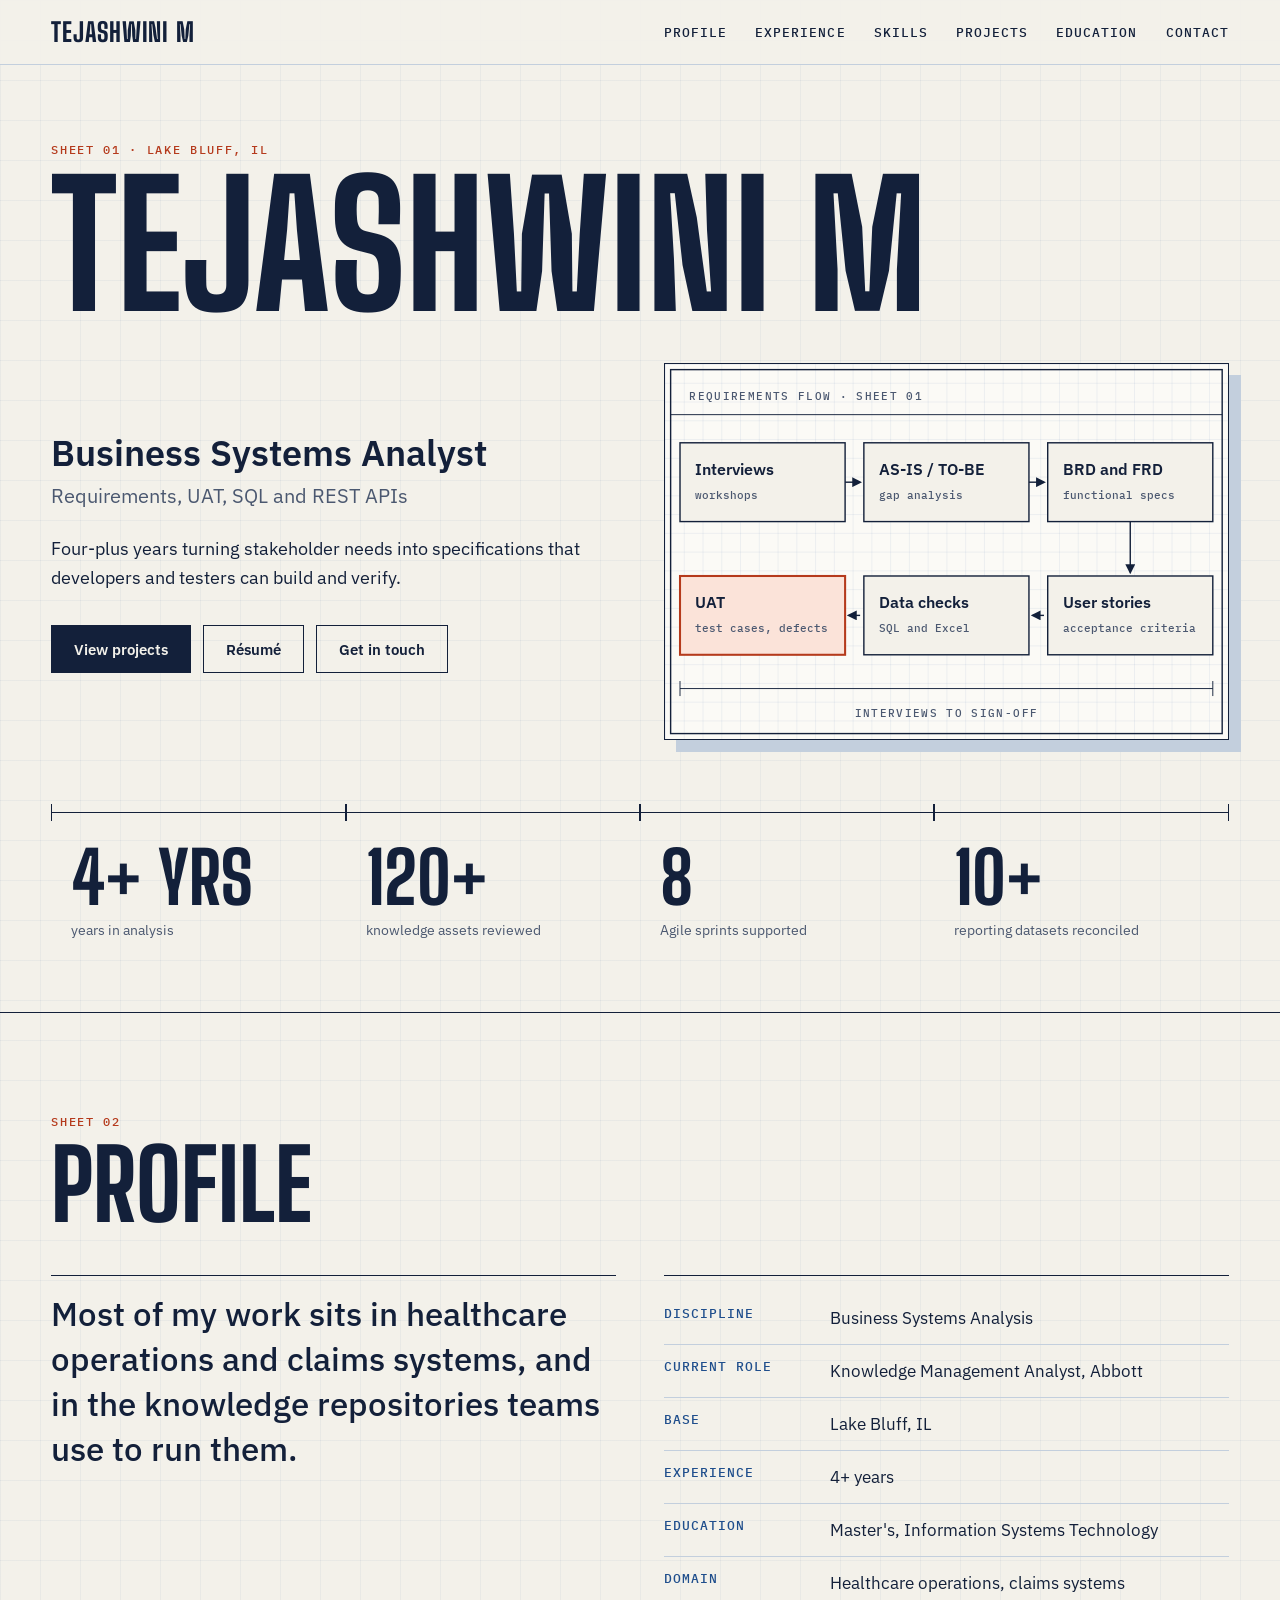
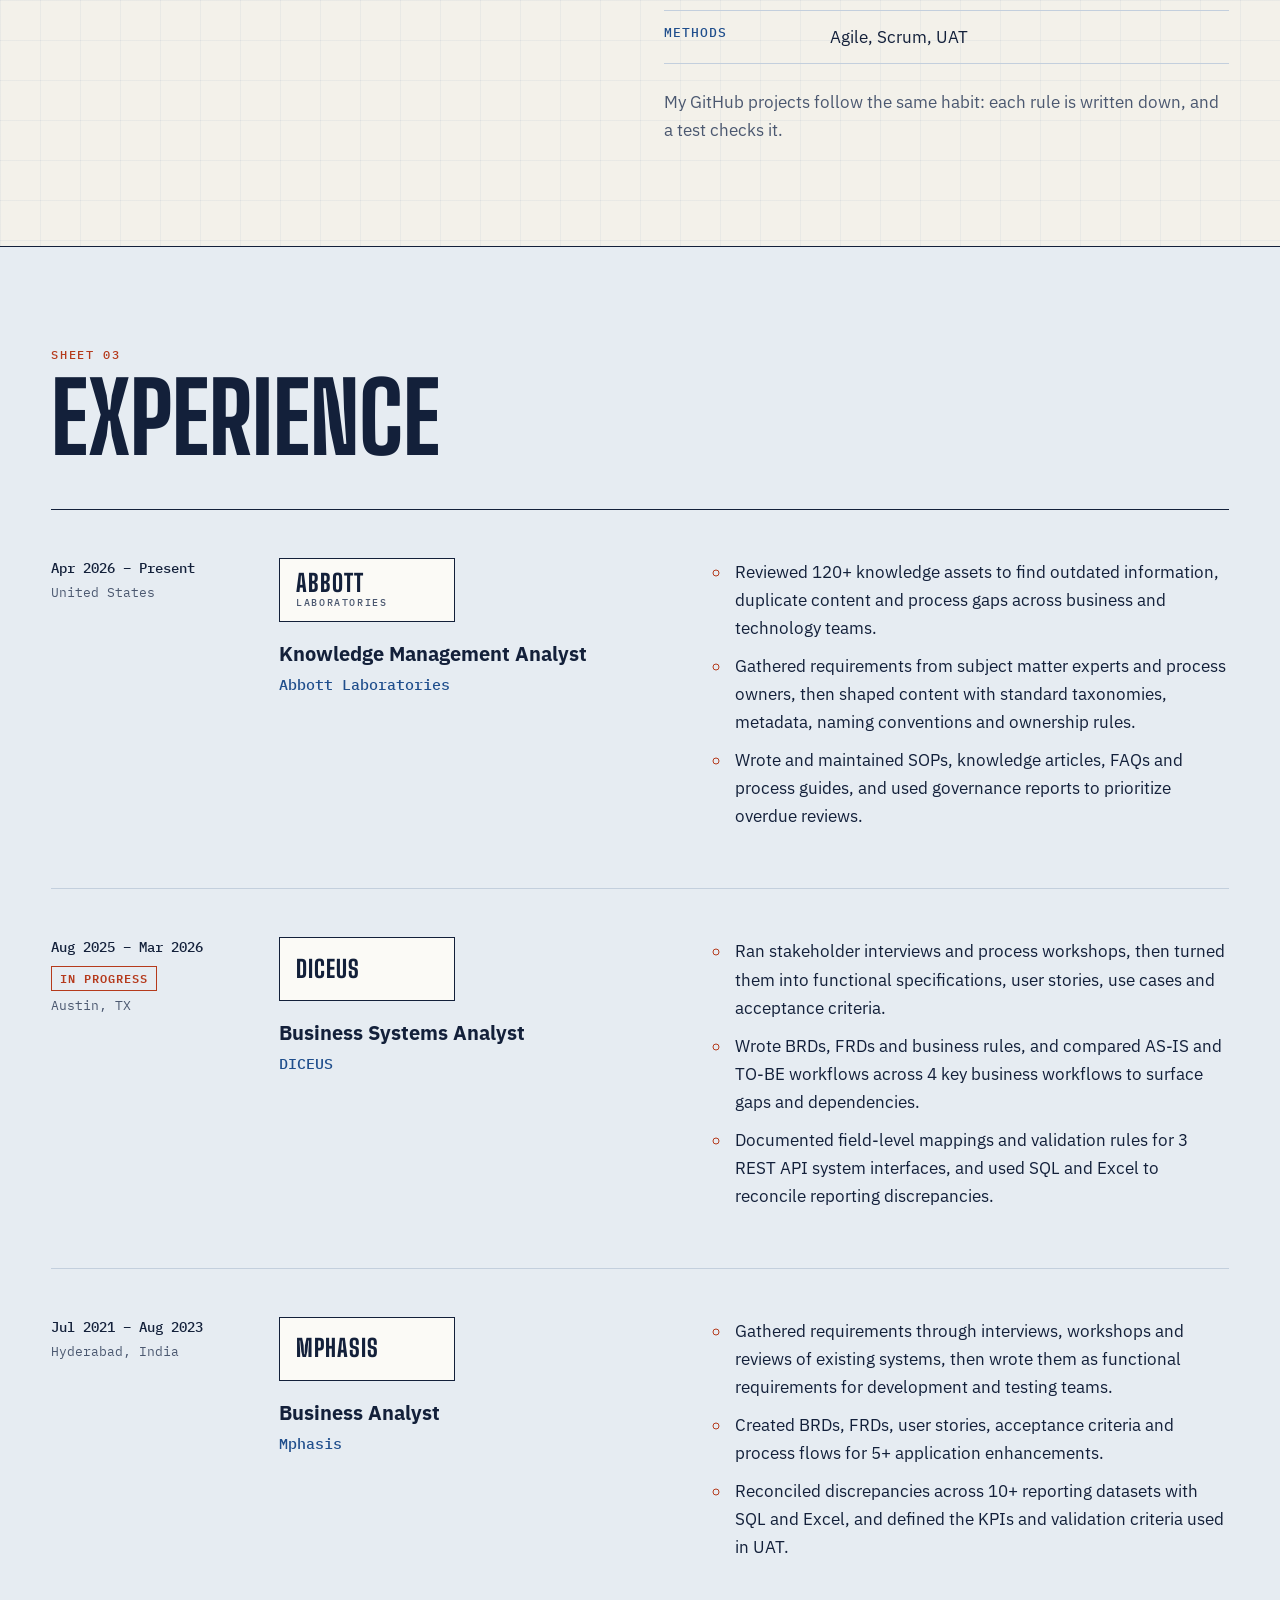
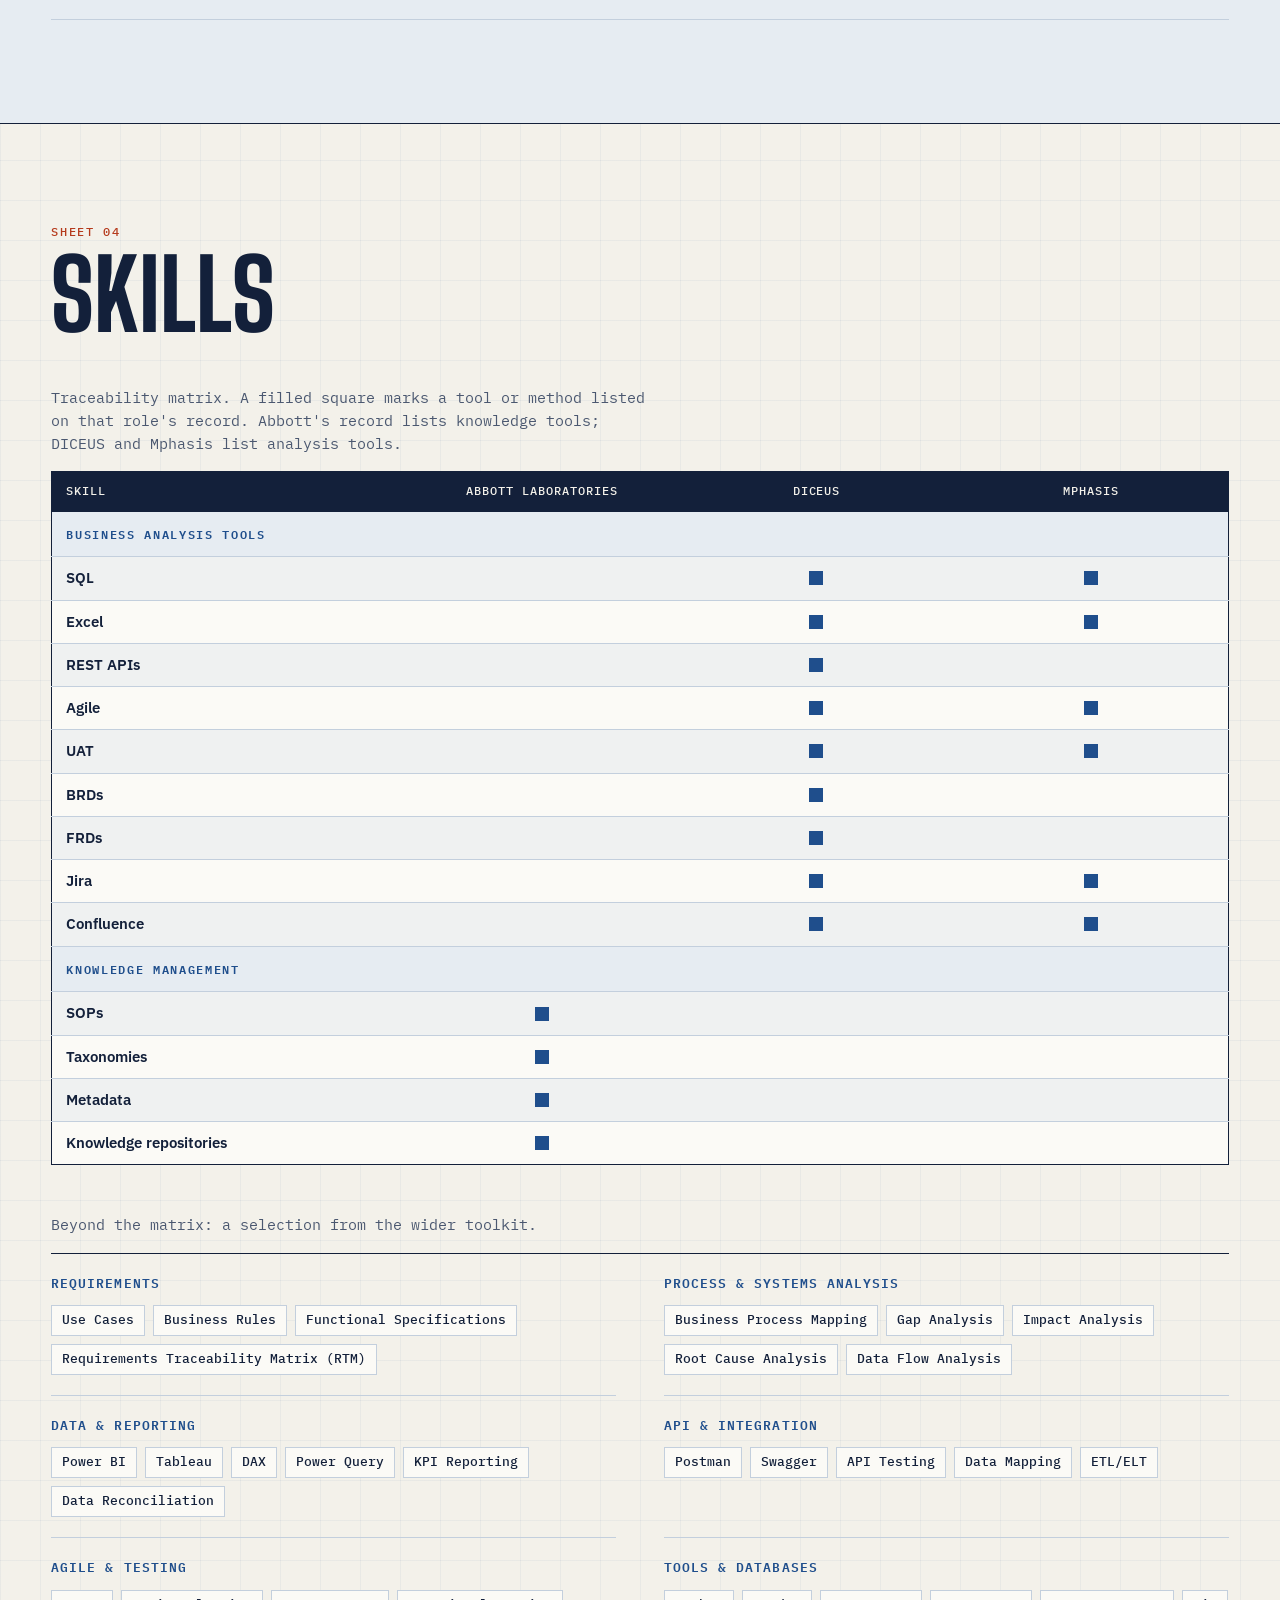
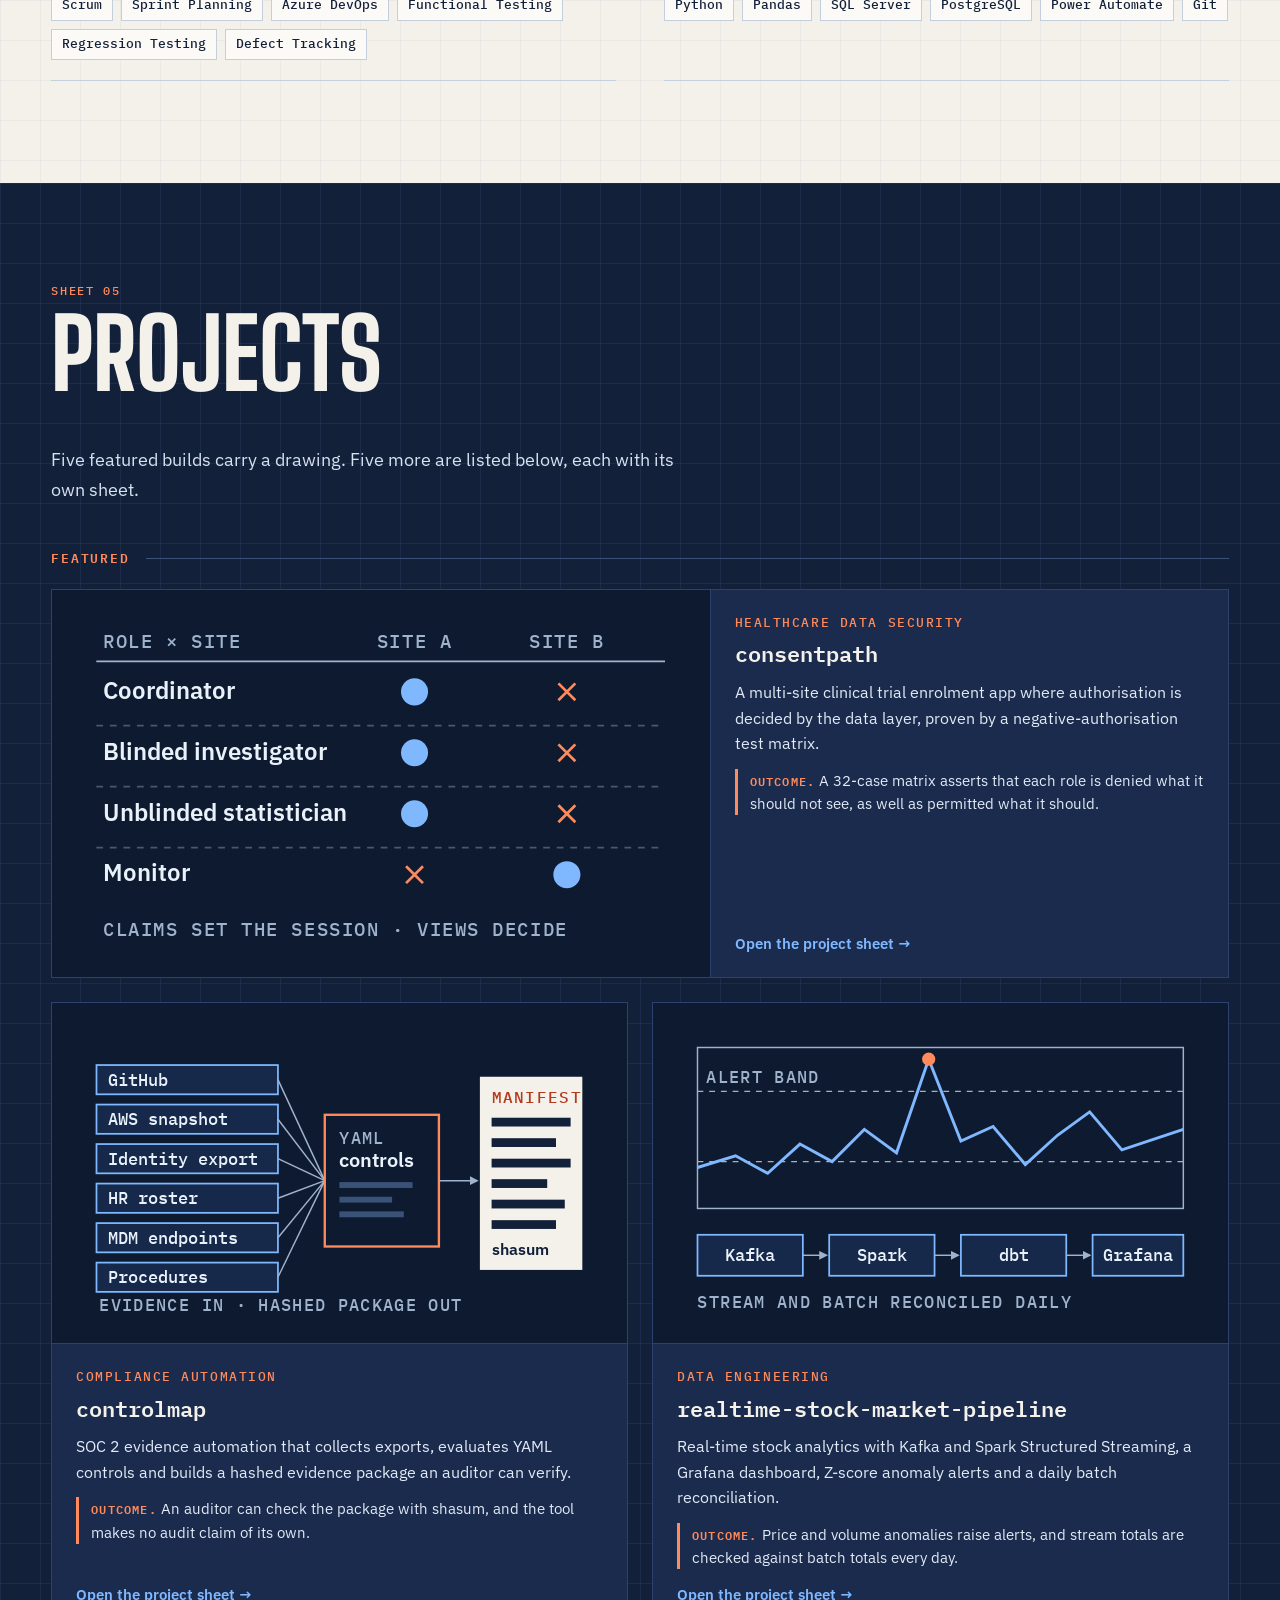
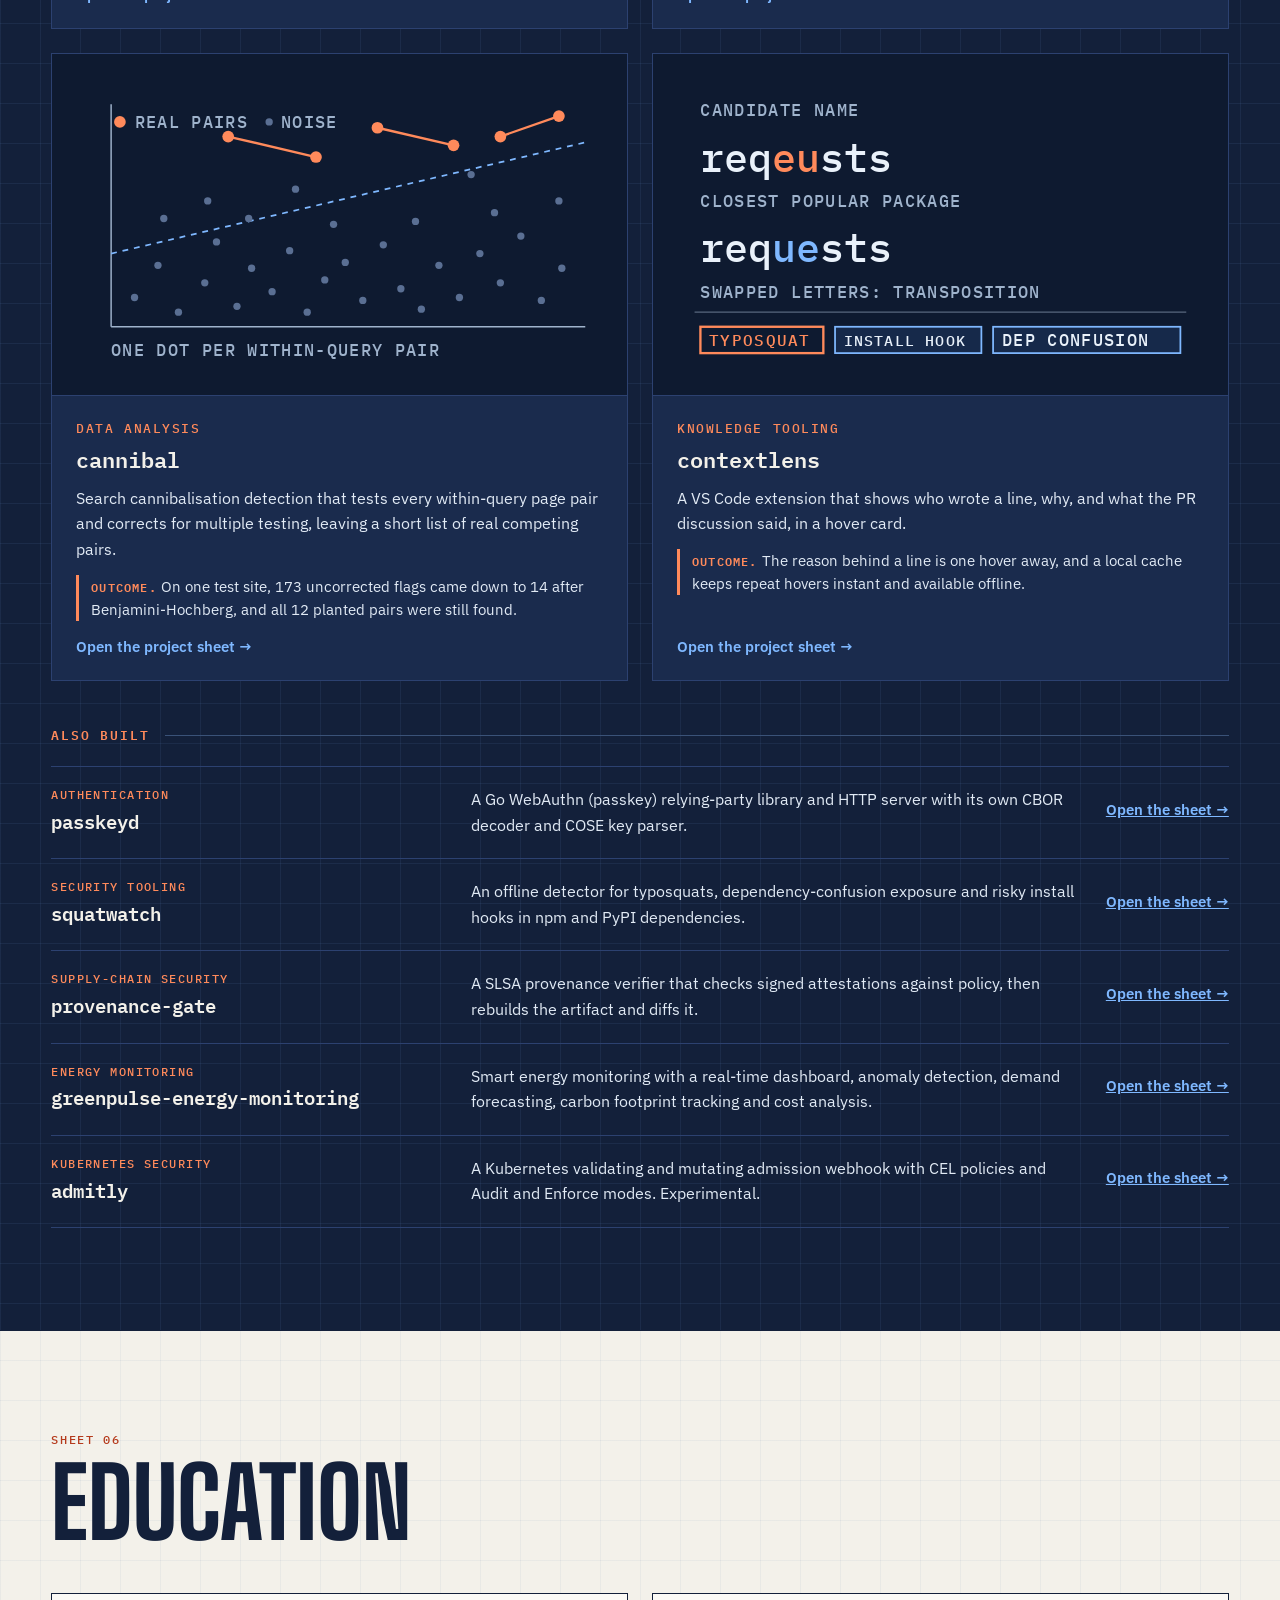
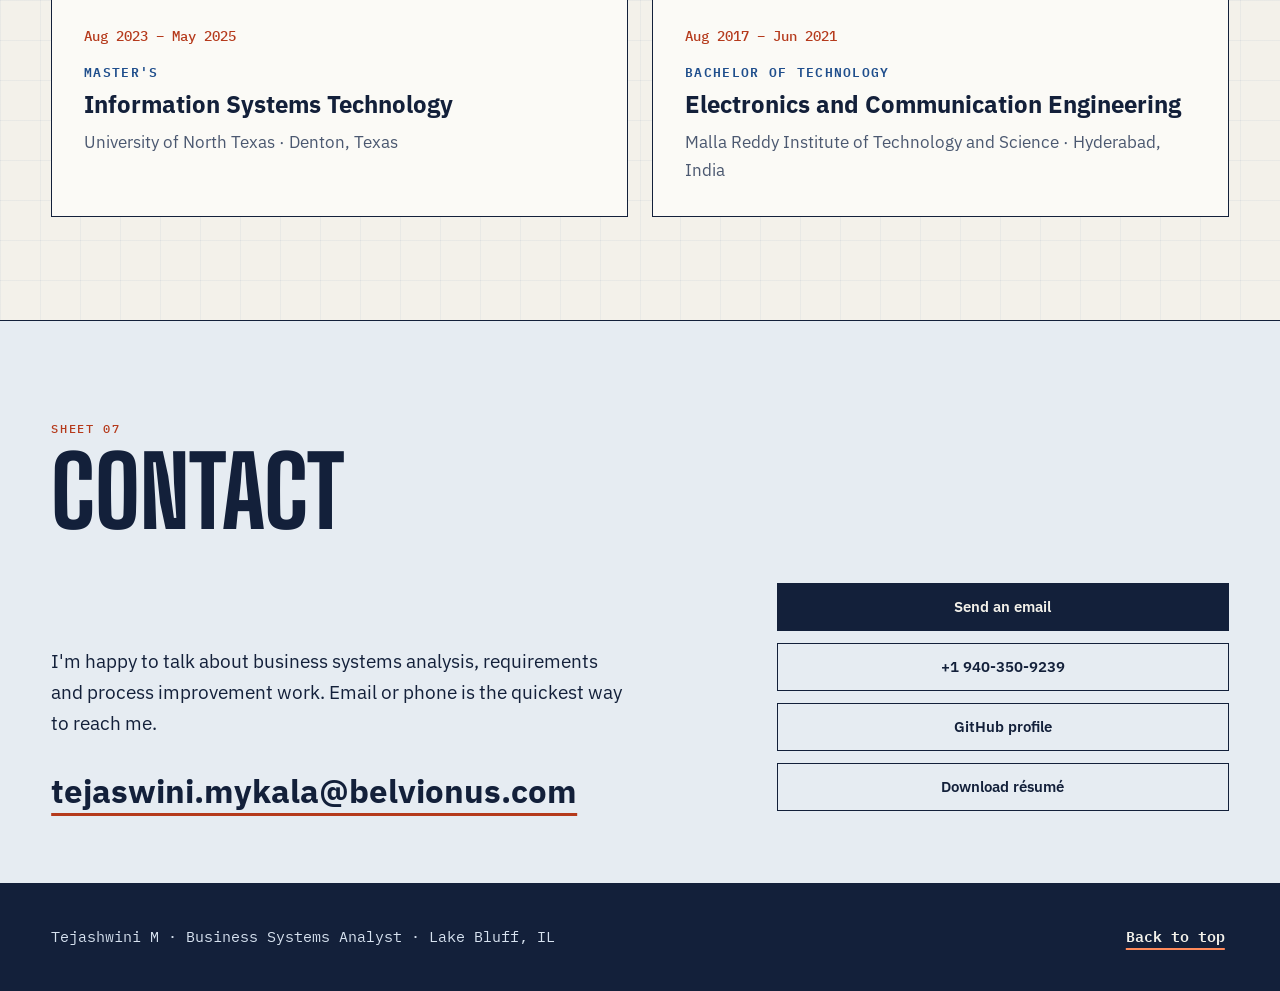
==== index.html @ e8e2c025 "Portfolio website, revision 1" ====
<!doctype html>
<html lang="en">
<head>
<meta charset="utf-8">
<meta name="viewport" content="width=device-width, initial-scale=1">
<title>Tejashwini M | Business Systems Analyst</title>
<meta name="description" content="Business Systems Analyst with 4+ years in requirements analysis, process improvement, SQL, REST APIs and UAT, working in Agile teams across healthcare and enterprise systems.">
<link rel="canonical" href="https://tejashwinimmykala.github.io/">
<meta property="og:type" content="website">
<meta property="og:title" content="Tejashwini M | Business Systems Analyst">
<meta property="og:description" content="Business Systems Analyst with 4+ years in requirements analysis, process improvement, SQL, REST APIs and UAT, working in Agile teams across healthcare and enterprise systems.">
<meta property="og:url" content="https://tejashwinimmykala.github.io/">
<meta property="og:image" content="https://tejashwinimmykala.github.io/assets/images/social-card.png">
<meta name="twitter:card" content="summary_large_image">
<meta name="twitter:title" content="Tejashwini M | Business Systems Analyst">
<meta name="twitter:description" content="Business Systems Analyst with 4+ years in requirements analysis, process improvement, SQL, REST APIs and UAT.">
<meta name="twitter:image" content="https://tejashwinimmykala.github.io/assets/images/social-card.png">
<link rel="icon" href="favicon.svg" type="image/svg+xml">
<link rel="apple-touch-icon" href="apple-touch-icon.png">
<link rel="preconnect" href="https://fonts.googleapis.com">
<link rel="preconnect" href="https://fonts.gstatic.com" crossorigin>
<link href="https://fonts.googleapis.com/css2?family=Big+Shoulders+Display:wght@600;700;800&family=IBM+Plex+Mono:wght@400;500;600&family=IBM+Plex+Sans:wght@400;500;600;700&display=swap" rel="stylesheet">
<link rel="stylesheet" href="assets/site.css">
<script type="application/ld+json">
{
  "@context": "https://schema.org",
  "@type": "Person",
  "name": "Tejashwini M",
  "jobTitle": "Business Systems Analyst",
  "url": "https://tejashwinimmykala.github.io/",
  "sameAs": ["https://github.com/tejashwinimmykala"]
}
</script>
</head>
<body>
<a class="skip" href="#main">Skip to content</a>

<svg width="0" height="0" style="position:absolute" aria-hidden="true" focusable="false">
  <defs>
    <marker id="ar-l" viewBox="0 0 10 10" refX="8" refY="5" markerWidth="6" markerHeight="6" orient="auto-start-reverse"><path d="M0 0L10 5L0 10z" fill="#9FB3CC"/></marker>
    <marker id="ar-i" viewBox="0 0 10 10" refX="8" refY="5" markerWidth="7" markerHeight="7" orient="auto-start-reverse"><path d="M0 0L10 5L0 10z" fill="#13203A"/></marker>
    <marker id="ar-h" viewBox="0 0 10 10" refX="8" refY="5" markerWidth="6" markerHeight="6" orient="auto-start-reverse"><path d="M0 0L10 5L0 10z" fill="#FF8A5B"/></marker>
    <pattern id="grid-ink" width="20" height="20" patternUnits="userSpaceOnUse">
      <path d="M20 0H0V20" fill="none" stroke="#1F4E8C" stroke-opacity=".14"/>
    </pattern>
  </defs>
</svg>

<header class="top">
  <div class="wrap bar">
    <a class="brand" href="#top">Tejashwini M</a>
    <nav class="nav-desk" aria-label="Sections">
      <ul>
        <li><a href="#about">Profile</a></li>
        <li><a href="#experience">Experience</a></li>
        <li><a href="#skills">Skills</a></li>
        <li><a href="#projects">Projects</a></li>
        <li><a href="#education">Education</a></li>
        <li><a href="#contact">Contact</a></li>
      </ul>
    </nav>
    <details class="nav-mob">
      <summary>Menu</summary>
      <nav aria-label="Sections, mobile">
        <ul>
          <li><a href="#about">Profile</a></li>
          <li><a href="#experience">Experience</a></li>
          <li><a href="#skills">Skills</a></li>
          <li><a href="#projects">Projects</a></li>
          <li><a href="#education">Education</a></li>
          <li><a href="#contact">Contact</a></li>
        </ul>
      </nav>
    </details>
  </div>
</header>

<main id="main">

<!-- HERO -->
<section class="hero" id="top" aria-labelledby="hero-title">
  <div class="wrap">
    <p class="eyebrow">Sheet 01 · Lake Bluff, IL</p>
    <h1 id="hero-title">Tejashwini M</h1>

    <div class="hero-grid">
      <div class="hero-copy">
        <p class="role">Business Systems Analyst<span class="role-sub">Requirements, UAT, SQL and REST APIs</span></p>
        <p class="summary">Four-plus years turning stakeholder needs into specifications that developers and testers can build and verify.</p>
        <div class="ctas">
          <a class="btn btn-primary" href="#projects">View projects</a>
          <a class="btn" href="assets/files/tejashwini-m-resume.pdf" download>Résumé</a>
          <a class="btn" href="#contact">Get in touch</a>
        </div>
      </div>

      <figure class="flow">
        <svg class="fd" viewBox="0 0 600 400" role="img" aria-labelledby="flow-title">
          <title id="flow-title">Requirements flow: interviews, AS-IS and TO-BE workflows, BRD and FRD, user stories, data checks, then UAT</title>
          <rect width="600" height="400" fill="#FBFAF6"/>
          <rect width="600" height="400" fill="url(#grid-ink)"/>
          <rect x="6" y="6" width="588" height="388" fill="none" stroke="#13203A" stroke-width="1.5"/>
          <text class="fl-k" x="26" y="38">REQUIREMENTS FLOW · SHEET 01</text>
          <line x1="6" y1="54" x2="594" y2="54" stroke="#13203A"/>

          <g stroke="#13203A" stroke-width="1.5" fill="#F3F1EA">
            <rect x="16" y="84" width="176" height="84"/>
            <rect x="212" y="84" width="176" height="84"/>
            <rect x="408" y="84" width="176" height="84"/>
            <rect x="408" y="226" width="176" height="84"/>
            <rect x="212" y="226" width="176" height="84"/>
            <rect x="16" y="226" width="176" height="84" stroke="#B53A1C" stroke-width="2.2" fill="#FBE3D9"/>
          </g>
          <g class="fl-t">
            <text x="32" y="118">Interviews</text>
            <text x="228" y="118">AS-IS / TO-BE</text>
            <text x="424" y="118">BRD and FRD</text>
            <text x="424" y="260">User stories</text>
            <text x="228" y="260">Data checks</text>
            <text x="32" y="260">UAT</text>
          </g>
          <g class="fl-s">
            <text x="32" y="144">workshops</text>
            <text x="228" y="144">gap analysis</text>
            <text x="424" y="144">functional specs</text>
            <text x="424" y="286">acceptance criteria</text>
            <text x="228" y="286">SQL and Excel</text>
            <text x="32" y="286">test cases, defects</text>
          </g>

          <g stroke="#13203A" stroke-width="1.5" fill="none" marker-end="url(#ar-i)">
            <line x1="192" y1="126" x2="208" y2="126"/>
            <line x1="388" y1="126" x2="404" y2="126"/>
            <line x1="496" y1="168" x2="496" y2="222"/>
            <line x1="404" y1="268" x2="392" y2="268"/>
            <line x1="208" y1="268" x2="196" y2="268"/>
          </g>

          <g stroke="#13203A" stroke-width="1">
            <line x1="16" y1="346" x2="584" y2="346"/>
            <line x1="16" y1="338" x2="16" y2="354"/>
            <line x1="584" y1="338" x2="584" y2="354"/>
          </g>
          <text class="fl-k" x="300" y="376" text-anchor="middle">INTERVIEWS TO SIGN-OFF</text>
        </svg>

        <svg class="fm" viewBox="0 0 340 300" aria-hidden="true" focusable="false">
          <rect x="4" y="4" width="332" height="292" fill="#FBFAF6" stroke="#13203A" stroke-width="1.5"/>
          <text class="fl-k" x="18" y="30">REQUIREMENTS FLOW</text>
          <line x1="4" y1="40" x2="336" y2="40" stroke="#13203A"/>
          <g stroke="#13203A" stroke-width="1.5" fill="#F3F1EA">
            <rect x="16" y="54" width="146" height="64"/>
            <rect x="178" y="54" width="146" height="64"/>
            <rect x="178" y="134" width="146" height="64"/>
            <rect x="16" y="134" width="146" height="64"/>
            <rect x="16" y="214" width="146" height="64"/>
            <rect x="178" y="214" width="146" height="64" stroke="#B53A1C" stroke-width="2.2" fill="#FBE3D9"/>
          </g>
          <g stroke="#13203A" stroke-width="1.5" fill="none" marker-end="url(#ar-i)">
            <line x1="162" y1="86" x2="176" y2="86"/>
            <line x1="255" y1="120" x2="255" y2="132"/>
            <line x1="176" y1="166" x2="164" y2="166"/>
            <line x1="90" y1="200" x2="90" y2="212"/>
            <line x1="162" y1="246" x2="176" y2="246"/>
          </g>
          <g class="fl-t">
            <text x="30" y="80">Interviews</text>
            <text x="192" y="80">AS-IS / TO-BE</text>
            <text x="192" y="160">BRD and FRD</text>
            <text x="30" y="160">User stories</text>
            <text x="30" y="240">Data checks</text>
            <text x="192" y="240">UAT</text>
          </g>
          <g class="fl-s">
            <text x="30" y="102">workshops</text>
            <text x="192" y="102">gap analysis</text>
            <text x="192" y="182">functional specs</text>
            <text x="30" y="182">acceptance criteria</text>
            <text x="30" y="262">SQL and Excel</text>
            <text x="192" y="262">test cases, defects</text>
          </g>
        </svg>
      </figure>
    </div>

    <ul class="dims">
      <li><p class="dim-v">4+ yrs</p><p class="dim-l">years in analysis</p></li>
      <li><p class="dim-v">120+</p><p class="dim-l">knowledge assets reviewed</p></li>
      <li><p class="dim-v">8</p><p class="dim-l">Agile sprints supported</p></li>
      <li><p class="dim-v">10+</p><p class="dim-l">reporting datasets reconciled</p></li>
    </ul>
  </div>
</section>

<!-- PROFILE -->
<section class="sec" id="about" aria-labelledby="about-title">
  <div class="wrap">
    <header class="sec-head">
      <p class="sec-no">Sheet 02</p>
      <h2 id="about-title">Profile</h2>
    </header>
    <div class="about">
      <p class="lead">Most of my work sits in healthcare operations and claims systems, and in the knowledge repositories teams use to run them.</p>
      <div class="prose">
        <dl class="facts">
          <div><dt>Discipline</dt><dd>Business Systems Analysis</dd></div>
          <div><dt>Current role</dt><dd>Knowledge Management Analyst, Abbott</dd></div>
          <div><dt>Base</dt><dd>Lake Bluff, IL</dd></div>
          <div><dt>Experience</dt><dd>4+ years</dd></div>
          <div><dt>Education</dt><dd>Master's, Information Systems Technology</dd></div>
          <div><dt>Domain</dt><dd>Healthcare operations, claims systems</dd></div>
          <div><dt>Methods</dt><dd>Agile, Scrum, UAT</dd></div>
        </dl>
        <p class="about-note">My GitHub projects follow the same habit: each rule is written down, and a test checks it.</p>
      </div>
    </div>
  </div>
</section>

<!-- EXPERIENCE -->
<section class="sec band" id="experience" aria-labelledby="exp-title">
  <div class="wrap">
    <header class="sec-head">
      <p class="sec-no">Sheet 03</p>
      <h2 id="exp-title">Experience</h2>
    </header>

    <ol class="roles">
      <li class="role-row">
        <div class="when">
          <p class="dates">Apr 2026 – Present</p>
          <p class="loc">United States</p>
        </div>
        <div class="role-body">
          <div class="role-head">
            <span class="wm" aria-hidden="true">Abbott<small>Laboratories</small></span>
            <div>
              <h3>Knowledge Management Analyst</h3>
              <p class="co">Abbott Laboratories</p>
            </div>
          </div>
          <ul class="hl">
            <li>Reviewed 120+ knowledge assets to find outdated information, duplicate content and process gaps across business and technology teams.</li>
            <li>Gathered requirements from subject matter experts and process owners, then shaped content with standard taxonomies, metadata, naming conventions and ownership rules.</li>
            <li>Wrote and maintained SOPs, knowledge articles, FAQs and process guides, and used governance reports to prioritize overdue reviews.</li>
          </ul>
        </div>
      </li>

      <li class="role-row">
        <div class="when">
          <p class="dates">Aug 2025 – Mar 2026</p>
          <p class="status">In progress</p>
          <p class="loc">Austin, TX</p>
        </div>
        <div class="role-body">
          <div class="role-head">
            <span class="wm" aria-hidden="true">DICEUS</span>
            <div>
              <h3>Business Systems Analyst</h3>
              <p class="co">DICEUS</p>
            </div>
          </div>
          <ul class="hl">
            <li>Ran stakeholder interviews and process workshops, then turned them into functional specifications, user stories, use cases and acceptance criteria.</li>
            <li>Wrote BRDs, FRDs and business rules, and compared AS-IS and TO-BE workflows across 4 key business workflows to surface gaps and dependencies.</li>
            <li>Documented field-level mappings and validation rules for 3 REST API system interfaces, and used SQL and Excel to reconcile reporting discrepancies.</li>
          </ul>
        </div>
      </li>

      <li class="role-row">
        <div class="when">
          <p class="dates">Jul 2021 – Aug 2023</p>
          <p class="loc">Hyderabad, India</p>
        </div>
        <div class="role-body">
          <div class="role-head">
            <span class="wm" aria-hidden="true">Mphasis</span>
            <div>
              <h3>Business Analyst</h3>
              <p class="co">Mphasis</p>
            </div>
          </div>
          <ul class="hl">
            <li>Gathered requirements through interviews, workshops and reviews of existing systems, then wrote them as functional requirements for development and testing teams.</li>
            <li>Created BRDs, FRDs, user stories, acceptance criteria and process flows for 5+ application enhancements.</li>
            <li>Reconciled discrepancies across 10+ reporting datasets with SQL and Excel, and defined the KPIs and validation criteria used in UAT.</li>
          </ul>
        </div>
      </li>
    </ol>
  </div>
</section>

<!-- SKILLS -->
<section class="sec" id="skills" aria-labelledby="skills-title">
  <div class="wrap">
    <header class="sec-head">
      <p class="sec-no">Sheet 04</p>
      <h2 id="skills-title">Skills</h2>
    </header>

    <p class="matrix-cap">Traceability matrix. A filled square marks a tool or method listed on that role's record. Abbott's record lists knowledge tools; DICEUS and Mphasis list analysis tools.</p>
    <table class="matrix">
      <caption class="sr">Skills by role, taken from the technologies listed for each role</caption>
      <colgroup><col class="c-skill"><col><col><col></colgroup>
      <thead>
        <tr>
          <th scope="col">Skill</th>
          <th scope="col">Abbott Laboratories</th>
          <th scope="col">DICEUS</th>
          <th scope="col">Mphasis</th>
        </tr>
      </thead>
      <tbody>
        <tr class="grp"><th scope="colgroup" colspan="4">Business analysis tools</th></tr>
        <tr><th scope="row">SQL</th><td></td><td><span class="mk" aria-hidden="true"></span><span class="sr">Listed</span></td><td><span class="mk" aria-hidden="true"></span><span class="sr">Listed</span></td></tr>
        <tr><th scope="row">Excel</th><td></td><td><span class="mk" aria-hidden="true"></span><span class="sr">Listed</span></td><td><span class="mk" aria-hidden="true"></span><span class="sr">Listed</span></td></tr>
        <tr><th scope="row">REST APIs</th><td></td><td><span class="mk" aria-hidden="true"></span><span class="sr">Listed</span></td><td></td></tr>
        <tr><th scope="row">Agile</th><td></td><td><span class="mk" aria-hidden="true"></span><span class="sr">Listed</span></td><td><span class="mk" aria-hidden="true"></span><span class="sr">Listed</span></td></tr>
        <tr><th scope="row">UAT</th><td></td><td><span class="mk" aria-hidden="true"></span><span class="sr">Listed</span></td><td><span class="mk" aria-hidden="true"></span><span class="sr">Listed</span></td></tr>
        <tr><th scope="row">BRDs</th><td></td><td><span class="mk" aria-hidden="true"></span><span class="sr">Listed</span></td><td></td></tr>
        <tr><th scope="row">FRDs</th><td></td><td><span class="mk" aria-hidden="true"></span><span class="sr">Listed</span></td><td></td></tr>
        <tr><th scope="row">Jira</th><td></td><td><span class="mk" aria-hidden="true"></span><span class="sr">Listed</span></td><td><span class="mk" aria-hidden="true"></span><span class="sr">Listed</span></td></tr>
        <tr><th scope="row">Confluence</th><td></td><td><span class="mk" aria-hidden="true"></span><span class="sr">Listed</span></td><td><span class="mk" aria-hidden="true"></span><span class="sr">Listed</span></td></tr>
        <tr class="grp"><th scope="colgroup" colspan="4">Knowledge management</th></tr>
        <tr><th scope="row">SOPs</th><td><span class="mk" aria-hidden="true"></span><span class="sr">Listed</span></td><td></td><td></td></tr>
        <tr><th scope="row">Taxonomies</th><td><span class="mk" aria-hidden="true"></span><span class="sr">Listed</span></td><td></td><td></td></tr>
        <tr><th scope="row">Metadata</th><td><span class="mk" aria-hidden="true"></span><span class="sr">Listed</span></td><td></td><td></td></tr>
        <tr><th scope="row">Knowledge repositories</th><td><span class="mk" aria-hidden="true"></span><span class="sr">Listed</span></td><td></td><td></td></tr>
      </tbody>
    </table>

    <p class="kit-cap">Beyond the matrix: a selection from the wider toolkit.</p>
    <dl class="kit">
      <div><dt>Requirements</dt><dd><ul class="chips">
        <li>Use Cases</li><li>Business Rules</li><li>Functional Specifications</li><li>Requirements Traceability Matrix (RTM)</li>
      </ul></dd></div>
      <div><dt>Process &amp; Systems Analysis</dt><dd><ul class="chips">
        <li>Business Process Mapping</li><li>Gap Analysis</li><li>Impact Analysis</li><li>Root Cause Analysis</li><li>Data Flow Analysis</li>
      </ul></dd></div>
      <div><dt>Data &amp; Reporting</dt><dd><ul class="chips">
        <li>Power BI</li><li>Tableau</li><li>DAX</li><li>Power Query</li><li>KPI Reporting</li><li>Data Reconciliation</li>
      </ul></dd></div>
      <div><dt>API &amp; Integration</dt><dd><ul class="chips">
        <li>Postman</li><li>Swagger</li><li>API Testing</li><li>Data Mapping</li><li>ETL/ELT</li>
      </ul></dd></div>
      <div><dt>Agile &amp; Testing</dt><dd><ul class="chips">
        <li>Scrum</li><li>Sprint Planning</li><li>Azure DevOps</li><li>Functional Testing</li><li>Regression Testing</li><li>Defect Tracking</li>
      </ul></dd></div>
      <div><dt>Tools &amp; Databases</dt><dd><ul class="chips">
        <li>Python</li><li>Pandas</li><li>SQL Server</li><li>PostgreSQL</li><li>Power Automate</li><li>Git</li>
      </ul></dd></div>
    </dl>
  </div>
</section>

<!-- PROJECTS -->
<section class="sec ink" id="projects" aria-labelledby="proj-title">
  <div class="wrap">
    <header class="sec-head">
      <p class="sec-no">Sheet 05</p>
      <h2 id="proj-title">Projects</h2>
    </header>
    <p class="ink-intro">Five featured builds carry a drawing. Five more are listed below, each with its own sheet.</p>

    <h3 class="sub-h">Featured</h3>
    <ul class="pidx">

      <li class="tile wide">
        <figure class="fig">
          <svg viewBox="0 0 360 200" role="img" aria-label="Access matrix: coordinator, blinded investigator, unblinded statistician and monitor against Site A and Site B. Permits and denials are decided by the data layer.">
            <text x="16" y="20" class="m">ROLE × SITE</text>
            <text x="200" y="20" class="m" text-anchor="middle">SITE A</text>
            <text x="290" y="20" class="m" text-anchor="middle">SITE B</text>
            <line x1="12" y1="28" x2="348" y2="28" class="ln"/>
            <line x1="12" y1="66" x2="348" y2="66" class="ln dash" opacity=".4"/>
            <line x1="12" y1="102" x2="348" y2="102" class="ln dash" opacity=".4"/>
            <line x1="12" y1="138" x2="348" y2="138" class="ln dash" opacity=".4"/>
            <text x="16" y="50" class="l">Coordinator</text>
            <text x="16" y="86" class="l">Blinded investigator</text>
            <text x="16" y="122" class="l">Unblinded statistician</text>
            <text x="16" y="158" class="l">Monitor</text>
            <circle cx="200" cy="46" r="8" class="okf"/>
            <path d="M285 41l10 10m0-10l-10 10" class="hot"/>
            <circle cx="200" cy="82" r="8" class="okf"/>
            <path d="M285 77l10 10m0-10l-10 10" class="hot"/>
            <circle cx="200" cy="118" r="8" class="okf"/>
            <path d="M285 113l10 10m0-10l-10 10" class="hot"/>
            <path d="M195 149l10 10m0-10l-10 10" class="hot"/>
            <circle cx="290" cy="154" r="8" class="okf"/>
            <text x="16" y="190" class="m">CLAIMS SET THE SESSION · VIEWS DECIDE</text>
          </svg>
        </figure>
        <div class="tile-body">
          <p class="cat">Healthcare data security</p>
          <h3><a class="tile-link" href="projects/consentpath.html">consentpath</a></h3>
          <p class="tile-desc">A multi-site clinical trial enrolment app where authorisation is decided by the data layer, proven by a negative-authorisation test matrix.</p>
          <p class="tile-out"><span>Outcome.</span> A 32-case matrix asserts that each role is denied what it should not see, as well as permitted what it should.</p>
          <p class="tile-more">Open the project sheet →</p>
        </div>
      </li>

      <li class="tile">
        <figure class="fig">
          <svg viewBox="0 0 360 200" role="img" aria-label="Evidence from GitHub, AWS, identity, HR, endpoints and procedures is checked against YAML controls and packaged with a checksum manifest.">
            <rect x="14" y="26" width="124" height="20" class="bx"/><text x="22" y="40" class="s">GitHub</text>
            <rect x="14" y="53" width="124" height="20" class="bx"/><text x="22" y="67" class="s">AWS snapshot</text>
            <rect x="14" y="80" width="124" height="20" class="bx"/><text x="22" y="94" class="s">Identity export</text>
            <rect x="14" y="107" width="124" height="20" class="bx"/><text x="22" y="121" class="s">HR roster</text>
            <rect x="14" y="134" width="124" height="20" class="bx"/><text x="22" y="148" class="s">MDM endpoints</text>
            <rect x="14" y="161" width="124" height="20" class="bx"/><text x="22" y="175" class="s">Procedures</text>
            <g class="ln">
              <line x1="138" y1="36" x2="170" y2="105"/><line x1="138" y1="63" x2="170" y2="105"/>
              <line x1="138" y1="90" x2="170" y2="105"/><line x1="138" y1="117" x2="170" y2="105"/>
              <line x1="138" y1="144" x2="170" y2="105"/><line x1="138" y1="171" x2="170" y2="105"/>
            </g>
            <rect x="170" y="60" width="78" height="90" class="hot"/>
            <text x="180" y="80" class="m">YAML</text>
            <text x="180" y="96" class="l">controls</text>
            <rect x="180" y="106" width="50" height="4" class="bar"/>
            <rect x="180" y="116" width="36" height="4" class="bar"/>
            <rect x="180" y="126" width="44" height="4" class="bar"/>
            <line x1="248" y1="105" x2="274" y2="105" class="ln" marker-end="url(#ar-l)"/>
            <rect x="276" y="34" width="70" height="132" class="paper"/>
            <text x="284" y="52" class="redt">MANIFEST</text>
            <rect x="284" y="62" width="54" height="6" fill="#13203A"/>
            <rect x="284" y="76" width="44" height="6" fill="#13203A"/>
            <rect x="284" y="90" width="54" height="6" fill="#13203A"/>
            <rect x="284" y="104" width="38" height="6" fill="#13203A"/>
            <rect x="284" y="118" width="50" height="6" fill="#13203A"/>
            <rect x="284" y="132" width="44" height="6" fill="#13203A"/>
            <text x="284" y="156" class="inkt" style="font-size:11px">shasum</text>
            <text x="16" y="194" class="m">EVIDENCE IN · HASHED PACKAGE OUT</text>
          </svg>
        </figure>
        <div class="tile-body">
          <p class="cat">Compliance automation</p>
          <h3><a class="tile-link" href="projects/controlmap.html">controlmap</a></h3>
          <p class="tile-desc">SOC 2 evidence automation that collects exports, evaluates YAML controls and builds a hashed evidence package an auditor can verify.</p>
          <p class="tile-out"><span>Outcome.</span> An auditor can check the package with shasum, and the tool makes no audit claim of its own.</p>
          <p class="tile-more">Open the project sheet →</p>
        </div>
      </li>

      <li class="tile">
        <figure class="fig">
          <svg viewBox="0 0 360 200" role="img" aria-label="A price line moving through an anomaly band, with one point outside the band. Below it, a pipeline of Kafka, Spark, dbt and Grafana.">
            <rect x="14" y="14" width="332" height="110" class="ln"/>
            <line x1="14" y1="44" x2="346" y2="44" class="ln dash"/>
            <line x1="14" y1="92" x2="346" y2="92" class="ln dash"/>
            <text x="20" y="38" class="m">ALERT BAND</text>
            <polyline points="14,96 40,88 62,100 84,80 106,92 128,70 150,86 172,22 194,78 216,68 238,94 260,74 282,58 304,84 346,70" class="sky"/>
            <circle cx="172" cy="22" r="4.5" class="hotf"/>
            <rect x="14" y="142" width="72" height="28" class="bx"/><text x="50" y="160" class="s" text-anchor="middle">Kafka</text>
            <rect x="104" y="142" width="72" height="28" class="bx"/><text x="140" y="160" class="s" text-anchor="middle">Spark</text>
            <rect x="194" y="142" width="72" height="28" class="bx"/><text x="230" y="160" class="s" text-anchor="middle">dbt</text>
            <rect x="284" y="142" width="62" height="28" class="bx"/><text x="315" y="160" class="s" text-anchor="middle">Grafana</text>
            <line x1="86" y1="156" x2="102" y2="156" class="ln" marker-end="url(#ar-l)"/>
            <line x1="176" y1="156" x2="192" y2="156" class="ln" marker-end="url(#ar-l)"/>
            <line x1="266" y1="156" x2="282" y2="156" class="ln" marker-end="url(#ar-l)"/>
            <text x="14" y="192" class="m">STREAM AND BATCH RECONCILED DAILY</text>
          </svg>
        </figure>
        <div class="tile-body">
          <p class="cat">Data engineering</p>
          <h3><a class="tile-link" href="projects/realtime-stock-market-pipeline.html">realtime-stock-market-pipeline</a></h3>
          <p class="tile-desc">Real-time stock analytics with Kafka and Spark Structured Streaming, a Grafana dashboard, Z-score anomaly alerts and a daily batch reconciliation.</p>
          <p class="tile-out"><span>Outcome.</span> Price and volume anomalies raise alerts, and stream totals are checked against batch totals every day.</p>
          <p class="tile-more">Open the project sheet →</p>
        </div>
      </li>

      <li class="tile">
        <figure class="fig">
          <svg viewBox="0 0 360 200" role="img" aria-label="Scatter of page pairs. Most dots are noise; a few connected pairs are flagged as real competition, separated by a corrected threshold.">
            <line x1="24" y1="170" x2="348" y2="170" class="ln"/>
            <line x1="24" y1="18" x2="24" y2="170" class="ln"/>
            <line x1="24" y1="120" x2="348" y2="44" class="sky dash" style="stroke-width:1.2"/>
            <g fill="#5A6F93">
              <circle cx="40" cy="150" r="2.5"/><circle cx="56" cy="128" r="2.5"/><circle cx="70" cy="160" r="2.5"/>
              <circle cx="88" cy="140" r="2.5"/><circle cx="96" cy="112" r="2.5"/><circle cx="110" cy="156" r="2.5"/>
              <circle cx="120" cy="130" r="2.5"/><circle cx="134" cy="146" r="2.5"/><circle cx="146" cy="118" r="2.5"/>
              <circle cx="158" cy="160" r="2.5"/><circle cx="170" cy="138" r="2.5"/><circle cx="184" cy="126" r="2.5"/>
              <circle cx="196" cy="152" r="2.5"/><circle cx="210" cy="114" r="2.5"/><circle cx="222" cy="144" r="2.5"/>
              <circle cx="236" cy="158" r="2.5"/><circle cx="248" cy="128" r="2.5"/><circle cx="262" cy="150" r="2.5"/>
              <circle cx="276" cy="120" r="2.5"/><circle cx="290" cy="140" r="2.5"/><circle cx="304" cy="108" r="2.5"/>
              <circle cx="318" cy="152" r="2.5"/><circle cx="332" cy="130" r="2.5"/><circle cx="60" cy="96" r="2.5"/>
              <circle cx="118" cy="96" r="2.5"/><circle cx="176" cy="100" r="2.5"/><circle cx="232" cy="98" r="2.5"/>
              <circle cx="286" cy="92" r="2.5"/><circle cx="90" cy="84" r="2.5"/><circle cx="150" cy="76" r="2.5"/>
              <circle cx="270" cy="66" r="2.5"/><circle cx="330" cy="84" r="2.5"/>
            </g>
            <line x1="104" y1="40" x2="164" y2="54" class="hot"/>
            <line x1="206" y1="34" x2="258" y2="46" class="hot"/>
            <line x1="290" y1="40" x2="330" y2="26" class="hot"/>
            <g class="hotf"><circle cx="104" cy="40" r="4"/><circle cx="164" cy="54" r="4"/><circle cx="206" cy="34" r="4"/><circle cx="258" cy="46" r="4"/><circle cx="290" cy="40" r="4"/><circle cx="330" cy="26" r="4"/></g>
            <circle cx="30" cy="30" r="4" class="hotf"/><text x="40" y="34" class="m">REAL PAIRS</text>
            <circle cx="132" cy="30" r="2.5" fill="#5A6F93"/><text x="140" y="34" class="m">NOISE</text>
            <text x="24" y="190" class="m">ONE DOT PER WITHIN-QUERY PAIR</text>
          </svg>
        </figure>
        <div class="tile-body">
          <p class="cat">Data analysis</p>
          <h3><a class="tile-link" href="projects/cannibal.html">cannibal</a></h3>
          <p class="tile-desc">Search cannibalisation detection that tests every within-query page pair and corrects for multiple testing, leaving a short list of real competing pairs.</p>
          <p class="tile-out"><span>Outcome.</span> On one test site, 173 uncorrected flags came down to 14 after Benjamini-Hochberg, and all 12 planted pairs were still found.</p>
          <p class="tile-more">Open the project sheet →</p>
        </div>
      </li>

      <li class="tile">
        <figure class="fig">
          <svg viewBox="0 0 360 200" role="img" aria-label="The name requests beside its popular match requests, with the swapped letters highlighted, and finding tags for typosquat, install hook and dependency confusion.">
            <text x="16" y="26" class="m">CANDIDATE NAME</text>
            <text x="16" y="64" style="font:500 27px 'IBM Plex Mono',monospace;fill:#E9F1FA">req<tspan style="fill:#FF8A5B">eu</tspan>sts</text>
            <text x="16" y="88" class="m">CLOSEST POPULAR PACKAGE</text>
            <text x="16" y="126" style="font:500 27px 'IBM Plex Mono',monospace;fill:#E9F1FA">req<tspan style="fill:#7FB8FF">ue</tspan>sts</text>
            <text x="16" y="150" class="m">SWAPPED LETTERS: TRANSPOSITION</text>
            <line x1="12" y1="160" x2="348" y2="160" class="ln" opacity=".5"/>
            <rect x="16" y="170" width="84" height="18" class="hot"/><text x="22" y="183" class="redt" style="fill:#FF8A5B">TYPOSQUAT</text>
            <rect x="108" y="170" width="100" height="18" class="bx"/><text x="114" y="183" class="m" style="fill:#E9F1FA;font-size:10px">INSTALL HOOK</text>
            <rect x="216" y="170" width="128" height="18" class="bx"/><text x="222" y="183" class="m" style="fill:#E9F1FA">DEP CONFUSION</text>
          </svg>
        </figure>
        <div class="tile-body">
          <p class="cat">Knowledge tooling</p>
          <h3><a class="tile-link" href="projects/contextlens.html">contextlens</a></h3>
          <p class="tile-desc">A VS Code extension that shows who wrote a line, why, and what the PR discussion said, in a hover card.</p>
          <p class="tile-out"><span>Outcome.</span> The reason behind a line is one hover away, and a local cache keeps repeat hovers instant and available offline.</p>
          <p class="tile-more">Open the project sheet →</p>
        </div>
      </li>

    </ul>

    <h3 class="sub-h">Also built</h3>
    <ul class="more">
      <li>
        <div class="more-id">
          <p class="cat">Authentication</p>
          <h3><a href="projects/passkeyd.html">passkeyd</a></h3>
        </div>
        <p class="more-desc">A Go WebAuthn (passkey) relying-party library and HTTP server with its own CBOR decoder and COSE key parser.</p>
        <p class="more-go"><a href="projects/passkeyd.html">Open the sheet →</a></p>
      </li>
      <li>
        <div class="more-id">
          <p class="cat">Security tooling</p>
          <h3><a href="projects/squatwatch.html">squatwatch</a></h3>
        </div>
        <p class="more-desc">An offline detector for typosquats, dependency-confusion exposure and risky install hooks in npm and PyPI dependencies.</p>
        <p class="more-go"><a href="projects/squatwatch.html">Open the sheet →</a></p>
      </li>
      <li>
        <div class="more-id">
          <p class="cat">Supply-chain security</p>
          <h3><a href="projects/provenance-gate.html">provenance-gate</a></h3>
        </div>
        <p class="more-desc">A SLSA provenance verifier that checks signed attestations against policy, then rebuilds the artifact and diffs it.</p>
        <p class="more-go"><a href="projects/provenance-gate.html">Open the sheet →</a></p>
      </li>
      <li>
        <div class="more-id">
          <p class="cat">Energy monitoring</p>
          <h3><a href="projects/greenpulse-energy-monitoring.html">greenpulse-energy-monitoring</a></h3>
        </div>
        <p class="more-desc">Smart energy monitoring with a real-time dashboard, anomaly detection, demand forecasting, carbon footprint tracking and cost analysis.</p>
        <p class="more-go"><a href="projects/greenpulse-energy-monitoring.html">Open the sheet →</a></p>
      </li>
      <li>
        <div class="more-id">
          <p class="cat">Kubernetes security</p>
          <h3><a href="projects/admitly.html">admitly</a></h3>
        </div>
        <p class="more-desc">A Kubernetes validating and mutating admission webhook with CEL policies and Audit and Enforce modes. Experimental.</p>
        <p class="more-go"><a href="projects/admitly.html">Open the sheet →</a></p>
      </li>
    </ul>
  </div>
</section>

<!-- EDUCATION -->
<section class="sec" id="education" aria-labelledby="edu-title">
  <div class="wrap">
    <header class="sec-head">
      <p class="sec-no">Sheet 06</p>
      <h2 id="edu-title">Education</h2>
    </header>
    <div class="edu">
      <article>
        <p class="dates">Aug 2023 – May 2025</p>
        <p class="deg">Master's</p>
        <h3>Information Systems Technology</h3>
        <p class="inst">University of North Texas · Denton, Texas</p>
      </article>
      <article>
        <p class="dates">Aug 2017 – Jun 2021</p>
        <p class="deg">Bachelor of Technology</p>
        <h3>Electronics and Communication Engineering</h3>
        <p class="inst">Malla Reddy Institute of Technology and Science · Hyderabad, India</p>
      </article>
    </div>
  </div>
</section>

<!-- CONTACT -->
<section class="sec contact" id="contact" aria-labelledby="contact-title">
  <div class="wrap">
    <header class="sec-head">
      <p class="sec-no">Sheet 07</p>
      <h2 id="contact-title">Contact</h2>
    </header>
    <div class="contact-body">
      <div>
        <p class="contact-intro">I'm happy to talk about business systems analysis, requirements and process improvement work. Email or phone is the quickest way to reach me.</p>
        <a class="contact-mail" href="mailto:tejaswini.mykala@belvionus.com">tejaswini.mykala@belvionus.com</a>
      </div>
      <ul class="contact-list">
        <li><a class="btn btn-primary" href="mailto:tejaswini.mykala@belvionus.com">Send an email</a></li>
        <li><a class="btn" href="tel:+19403509239">+1 940-350-9239</a></li>
        <li><a class="btn" href="https://github.com/tejashwinimmykala">GitHub profile</a></li>
        <li><a class="btn" href="assets/files/tejashwini-m-resume.pdf" download>Download résumé</a></li>
      </ul>
    </div>
  </div>
</section>

</main>

<footer class="foot">
  <div class="wrap">
    <span>Tejashwini M · Business Systems Analyst · Lake Bluff, IL</span>
    <a href="#top">Back to top</a>
  </div>
</footer>
</body>
</html>
---- assets/site.css ----
/* Tejashwini M, business systems analysis portfolio.
   Concept: a drafting sheet. Blueprint grid, numbered sheets, dimension lines,
   and a traceability matrix that shows where each skill was used. */

:root {
  --paper: #F3F1EA;
  --paper-2: #E6ECF2;
  --card: #FBFAF6;
  --ink: #13203A;
  --ink-2: #1A2B4D;
  --blue: #1F4E8C;
  --red: #B53A1C;
  --hot: #FF8A5B;
  --sky: #7FB8FF;
  --muted: #4B5870;
  --rule: #C3CFDD;
  --night: #9FB3CC;
  --s1: 8px;
  --s2: 16px;
  --s3: 24px;
  --s4: 32px;
  --s5: 48px;
  --s6: 72px;
  --s7: 112px;
  --measure: 66ch;
  --display: "Big Shoulders Display", Impact, sans-serif;
  --text: "IBM Plex Sans", Arial, sans-serif;
  --mono: "IBM Plex Mono", Consolas, monospace;
}

*, *::before, *::after { box-sizing: border-box; }

html {
  scroll-behavior: smooth;
  scroll-padding-top: 80px;
  -webkit-text-size-adjust: 100%;
}

body {
  margin: 0;
  background-color: var(--paper);
  background-image:
    linear-gradient(rgba(31, 78, 140, .05) 1px, transparent 1px),
    linear-gradient(90deg, rgba(31, 78, 140, .05) 1px, transparent 1px);
  background-size: 40px 40px;
  color: var(--ink);
  font: 400 17px/1.65 var(--text);
}

img { max-width: 100%; display: block; }
a { color: inherit; }
p { margin: 0; }
ul, ol { padding: 0; }

:focus-visible { outline: 3px solid var(--red); outline-offset: 3px; }

.wrap { max-width: 1280px; margin: 0 auto; padding: 0 clamp(20px, 4vw, 56px); }

.sr {
  position: absolute; width: 1px; height: 1px; overflow: hidden;
  clip: rect(0 0 0 0); white-space: nowrap;
}

.skip {
  position: absolute; left: 12px; top: -80px; z-index: 20;
  background: var(--ink); color: var(--paper); padding: 12px 16px;
}
.skip:focus { top: 12px; }

/* Header */
.top {
  position: sticky; top: 0; z-index: 10;
  background: rgba(243, 241, 234, .95);
  border-bottom: 1px solid var(--rule);
}
.bar {
  display: flex; align-items: center; justify-content: space-between;
  min-height: 64px; gap: var(--s3);
}
.brand {
  font: 800 26px/1 var(--display);
  text-transform: uppercase; letter-spacing: .03em;
  text-decoration: none; padding: 8px 0;
}
.nav-desk ul { display: flex; gap: 28px; list-style: none; margin: 0; padding: 0; }
.nav-desk a {
  display: inline-block; padding: 14px 0;
  font: 500 13px/1 var(--mono); letter-spacing: .08em; text-transform: uppercase;
  text-decoration: none;
  background: linear-gradient(var(--red), var(--red)) no-repeat 0 100% / 0 2px;
  transition: background-size .25s ease;
}
.nav-desk a:hover { background-size: 100% 2px; }

.nav-mob { display: none; position: relative; }
.nav-mob summary {
  list-style: none; cursor: pointer;
  display: flex; align-items: center; min-height: 44px; padding: 0 16px;
  border: 1.5px solid var(--ink);
  font: 600 13px var(--mono); letter-spacing: .08em; text-transform: uppercase;
}
.nav-mob summary::-webkit-details-marker { display: none; }
.nav-mob[open] nav {
  position: absolute; right: 0; top: calc(100% + 8px); z-index: 11;
  min-width: 232px; padding: 8px;
  background: var(--paper); border: 1.5px solid var(--ink);
  box-shadow: 6px 6px 0 var(--ink);
}
.nav-mob ul { list-style: none; margin: 0; padding: 0; }
.nav-mob a {
  display: block; min-height: 44px; line-height: 44px; padding: 0 12px;
  font-weight: 500; text-decoration: none;
}
.nav-mob a:hover { background: var(--paper-2); }

/* Hero */
.hero { padding: clamp(40px, 6vw, 88px) 0 var(--s6); }
.eyebrow {
  font: 500 12px/1.4 var(--mono); letter-spacing: .14em; text-transform: uppercase;
  color: var(--red);
}
h1 {
  margin: var(--s2) 0 0;
  font: 800 clamp(56px, 13.4vw, 208px)/.82 var(--display);
  text-transform: uppercase;
}
.hero-grid {
  display: grid; grid-template-columns: minmax(0, 1fr) minmax(0, 1fr);
  gap: var(--s5); align-items: center; margin-top: var(--s5);
}
.role {
  font: 600 clamp(24px, 2.8vw, 36px)/1.2 var(--text);
}
.role-sub {
  display: block; margin-top: 8px;
  font: 400 clamp(17px, 1.6vw, 20px)/1.4 var(--text); color: var(--muted);
}
.summary { margin-top: var(--s3); max-width: 34em; font-size: 18px; }
.ctas { display: flex; flex-wrap: wrap; gap: 12px; margin-top: var(--s4); }

.btn {
  display: inline-flex; align-items: center; justify-content: center;
  min-height: 48px; padding: 0 22px;
  border: 1.5px solid var(--ink); background: transparent; color: var(--ink);
  font: 600 15px var(--text); text-decoration: none;
  transition: transform .2s ease, box-shadow .2s ease;
}
.btn:hover { transform: translate(-3px, -3px); box-shadow: 3px 3px 0 var(--ink); }
.btn-primary { background: var(--ink); color: var(--paper); }
.btn-primary:hover { box-shadow: 3px 3px 0 var(--red); }

/* Requirements flow (hero) */
.flow { margin: 0; }
.flow svg {
  display: block; width: 100%; height: auto;
  border: 1.5px solid var(--ink);
  box-shadow: 12px 12px 0 var(--rule);
}
.flow .fm { display: none; }
.fl-t { font: 600 17px/1 var(--text); fill: var(--ink); }
.fl-s { font: 500 12px/1 var(--mono); fill: var(--muted); }
.fl-k { font: 500 12px/1 var(--mono); letter-spacing: .12em; fill: var(--muted); }
.flow .fm .fl-t { font-size: 16px; }
.flow .fm .fl-s { font-size: 10px; }

/* Dimension readouts */
.dims {
  list-style: none; margin: var(--s6) 0 0; padding: 0;
  display: grid; grid-template-columns: repeat(4, minmax(0, 1fr));
}
.dims li {
  position: relative; padding: 32px 20px 0;
  border-top: 1.5px solid var(--ink);
}
.dims li::before, .dims li::after {
  content: ""; position: absolute; top: -9px; height: 17px;
  border-left: 1.5px solid var(--ink);
}
.dims li::before { left: 0; }
.dims li::after { right: 0; border-left: 0; border-right: 1.5px solid var(--ink); }
.dim-v {
  font: 800 clamp(48px, 5.6vw, 80px)/.9 var(--display);
  text-transform: uppercase;
}
.dim-l { margin-top: 10px; font: 400 14px/1.45 var(--text); color: var(--muted); }

/* Sections */
.sec { padding: clamp(64px, 8vw, 104px) 0; border-top: 1.5px solid var(--ink); }
.sec-head { display: flex; flex-direction: column; gap: 14px; margin-bottom: var(--s5); }
.sec-no {
  font: 500 12px/1 var(--mono); letter-spacing: .14em; text-transform: uppercase;
  color: var(--red);
}
h2 {
  margin: 0; font: 800 clamp(52px, 7.6vw, 112px)/.88 var(--display);
  text-transform: uppercase;
}
h3 { margin: 0; }

.band { background-color: var(--paper-2); }

.ink {
  background-color: var(--ink);
  background-image:
    linear-gradient(rgba(127, 184, 255, .08) 1px, transparent 1px),
    linear-gradient(90deg, rgba(127, 184, 255, .08) 1px, transparent 1px);
  background-size: 40px 40px;
  color: #E9F1FA;
  border-top: 0;
}
.ink .sec-no { color: var(--hot); }
.ink h2 { color: var(--paper); }
.ink-intro { max-width: 60ch; color: #D7E2F0; font-size: 18px; margin-bottom: var(--s5); }

.sub-h {
  display: flex; align-items: center; gap: 16px;
  margin: 0 0 var(--s3);
  font: 600 13px/1 var(--mono); letter-spacing: .14em; text-transform: uppercase;
  color: var(--hot);
}
.sub-h::after { content: ""; flex: 1; height: 1px; background: #3A5278; }

/* Profile */
.about {
  display: grid; grid-template-columns: minmax(0, 6fr) minmax(0, 6fr);
  gap: var(--s5); align-items: start;
}
.lead {
  font: 500 clamp(24px, 2.6vw, 34px)/1.35 var(--text);
  max-width: 24em;
  padding-top: var(--s2); border-top: 1.5px solid var(--ink);
}
.prose { padding-top: var(--s2); border-top: 1.5px solid var(--ink); }
.facts { margin: 0; display: grid; grid-template-columns: minmax(0, 1fr); }
.facts > div {
  display: grid; grid-template-columns: 150px minmax(0, 1fr); gap: 16px;
  padding: 12px 0; border-bottom: 1px solid var(--rule);
}
.facts dt { font: 500 13px/1.6 var(--mono); letter-spacing: .08em; text-transform: uppercase; color: var(--blue); }
.facts dd { margin: 0; font-size: 17px; }
.about-note { margin-top: var(--s3); max-width: var(--measure); color: var(--muted); }

/* Experience: a two-column role record on desktop */
.roles { list-style: none; margin: 0; padding: 0; border-top: 1.5px solid var(--ink); }
.role-row {
  display: grid; grid-template-columns: 180px minmax(0, 1fr); gap: var(--s5);
  padding: var(--s5) 0; border-bottom: 1px solid var(--rule);
}
.dates { font: 500 14px/1.5 var(--mono); }
.status {
  display: inline-block; margin-top: 8px; padding: 3px 8px;
  border: 1px solid var(--red); color: var(--red);
  font: 600 12px/1.4 var(--mono); letter-spacing: .08em; text-transform: uppercase;
}
.loc { margin-top: 4px; font: 400 13px/1.5 var(--mono); color: var(--muted); }
.role-body {
  display: grid; grid-template-columns: minmax(0, 1fr) minmax(0, 1.35fr);
  column-gap: var(--s5); align-items: start;
}
.role-head { grid-column: 1; display: flex; flex-direction: column; gap: 16px; }
.role h3 { font: 700 clamp(22px, 2.4vw, 30px)/1.15 var(--text); }
.co { margin-top: 4px; font: 500 15px var(--mono); color: var(--blue); }
/* Company stamp: one neutral treatment for every employer */
.wm {
  display: inline-flex; flex-direction: column; align-self: flex-start;
  justify-content: center; min-width: 176px; min-height: 64px; padding: 10px 16px;
  background: var(--card); border: 1.5px solid var(--ink);
  font: 800 24px/.95 var(--display); text-transform: uppercase; letter-spacing: .04em;
  color: var(--ink);
}
.wm small {
  margin-top: 4px; font: 500 10px/1 var(--mono); letter-spacing: .16em; color: var(--muted);
}
.hl { grid-column: 2; grid-row: 1; margin: 0; padding-left: 20px; }
.hl li { margin-bottom: 10px; padding-left: 4px; }
.hl li::marker { color: var(--red); }

/* Skills: traceability matrix, then a chip index */
.matrix-cap { margin-bottom: var(--s2); max-width: 66ch; font: 400 15px/1.55 var(--mono); color: var(--muted); }
.matrix {
  width: 100%; border-collapse: collapse; background: var(--card);
  table-layout: fixed;
  border: 1.5px solid var(--ink); margin-bottom: var(--s5);
}
.matrix .c-skill { width: 30%; }
.matrix th, .matrix td {
  padding: 11px 14px; border-bottom: 1px solid var(--rule);
  text-align: center; font-size: 15px; vertical-align: middle;
}
.matrix th {
  background: var(--ink); color: var(--paper);
  font: 500 12px/1.35 var(--mono); letter-spacing: .08em; text-transform: uppercase;
}
.matrix th[scope="row"] { text-align: left; background: none; color: var(--ink); font: 600 15px/1.35 var(--text); text-transform: none; letter-spacing: 0; }
.matrix th:first-child { text-align: left; }
.matrix tr.grp th {
  background: var(--paper-2); color: var(--blue);
  font: 600 12px/1.4 var(--mono); letter-spacing: .14em; text-transform: uppercase;
  text-align: left; padding-top: 14px; padding-bottom: 14px;
  border-top: 1.5px solid var(--ink);
}
.matrix tbody tr:not(.grp):nth-child(even) > * { background-color: rgba(31, 78, 140, .05); }
.matrix tr:last-child th, .matrix tr:last-child td { border-bottom: 0; }
.matrix .mk {
  display: block; width: 14px; height: 14px; margin: 0 auto; background: var(--blue);
}

.kit-cap { margin: var(--s5) 0 var(--s2); font: 400 15px/1.55 var(--mono); color: var(--muted); }
.kit {
  margin: 0; border-top: 1.5px solid var(--ink);
  display: grid; grid-template-columns: repeat(2, minmax(0, 1fr)); column-gap: var(--s5);
}
.kit > div { padding: 20px 0; border-bottom: 1px solid var(--rule); }
.kit dt {
  font: 600 13px/1.5 var(--mono); letter-spacing: .08em;
  text-transform: uppercase; color: var(--blue); margin-bottom: 12px;
}
.kit dd { margin: 0; }
.chips { list-style: none; margin: 0; padding: 0; display: flex; flex-wrap: wrap; gap: 8px; }
.chips li {
  padding: 6px 10px; background: var(--card); border: 1px solid var(--rule);
  font: 500 13px/1.3 var(--mono);
}

/* Projects: one wide featured tile, then two rows of two */
.pidx {
  list-style: none; margin: 0 0 var(--s5); padding: 0;
  display: grid; grid-template-columns: repeat(2, minmax(0, 1fr)); gap: var(--s3);
}
.tile {
  position: relative; display: flex; flex-direction: column;
  background: var(--ink-2); border: 1px solid #2C4170;
  transition: transform .25s ease, border-color .25s ease;
}
.tile:hover { transform: translateY(-4px); border-color: var(--hot); }
.tile:has(.tile-link:focus-visible) { outline: 3px solid var(--hot); outline-offset: 3px; }
.tile.wide { grid-column: 1 / -1; flex-direction: row; }
.tile .fig {
  margin: 0; padding: var(--s3);
  background: #0E1A30; border-bottom: 1px solid #2C4170;
  display: flex; align-items: center; justify-content: center;
}
.tile.wide .fig { flex: 1 1 56%; border-bottom: 0; border-right: 1px solid #2C4170; }
.tile .fig svg { display: block; width: 100%; max-width: 100%; min-width: 0; height: auto; }
.sheet-fig svg { min-width: 0; }

/* Drawing vocabulary shared by every project tile and sheet */
.fig .m { font: 500 11.5px var(--mono); letter-spacing: .08em; fill: var(--night); }
.fig .l { font: 600 14px var(--text); fill: #E9F1FA; }
.fig .s { font: 500 11.5px var(--mono); fill: #E9F1FA; }
.fig .ln { stroke: var(--night); stroke-width: 1; fill: none; }
.fig .dash { stroke-dasharray: 4 4; }
.fig .bx { fill: #16294A; stroke: var(--sky); stroke-width: 1.2; }
.fig .hot { stroke: var(--hot); stroke-width: 1.6; fill: none; }
.fig .hotf { fill: var(--hot); }
.fig .hotbg { fill: var(--hot); fill-opacity: .18; }
.fig .okf { fill: var(--sky); }
.fig .bar { fill: #3A5278; }
.fig .paper { fill: var(--paper); }
.fig .inkt { font: 600 13px var(--text); fill: var(--ink); }
.fig .redt { font: 500 11px var(--mono); letter-spacing: .08em; fill: var(--red); }
.fig .sky { stroke: var(--sky); stroke-width: 2; fill: none; }
.tile-body { display: flex; flex-direction: column; flex: 1; padding: var(--s3); }
.tile.wide .tile-body { flex: 1 1 44%; justify-content: center; }
.tile .cat { margin-bottom: 8px; font: 500 13px/1.4 var(--mono); letter-spacing: .12em; text-transform: uppercase; color: var(--hot); }
.tile h3 {
  margin-bottom: 12px; font: 600 clamp(18px, 1.8vw, 22px)/1.25 var(--mono);
  color: var(--paper); overflow-wrap: anywhere;
}
.tile-link { color: var(--paper); text-decoration: none; outline: none; }
.tile-link::after { content: ""; position: absolute; inset: 0; }
.tile-desc { color: #E1EAF5; font-size: 16px; line-height: 1.6; }
.tile-out {
  margin-top: 12px; padding-left: 12px; border-left: 3px solid var(--hot);
  color: #E1EAF5; font-size: 15px; line-height: 1.55;
}
.tile-out span {
  font: 600 12px/1.6 var(--mono); letter-spacing: .1em; text-transform: uppercase; color: var(--hot);
}
.tile-more {
  margin-top: auto; padding-top: var(--s2);
  font: 600 15px var(--text); color: var(--sky);
}

/* Also built: a compact index, every row keeps its name, outcome and sheet */
.more { list-style: none; margin: 0; padding: 0; border-top: 1px solid #2C4170; }
.more li {
  display: grid; grid-template-columns: minmax(0, 1.1fr) minmax(0, 1.7fr) auto;
  gap: var(--s3); align-items: start; padding: 20px 0; border-bottom: 1px solid #2C4170;
}
.more .cat { margin-bottom: 6px; font: 500 12px/1.4 var(--mono); letter-spacing: .12em; text-transform: uppercase; color: var(--hot); }
.more h3 { font: 600 19px/1.3 var(--mono); overflow-wrap: anywhere; }
.more h3 a { color: var(--paper); text-decoration: none; }
.more h3 a:hover { text-decoration: underline; text-decoration-color: var(--hot); text-decoration-thickness: 2px; text-underline-offset: 4px; }
.more-desc { color: #E1EAF5; font-size: 16px; line-height: 1.6; }
.more-go a {
  display: inline-flex; align-items: center; min-height: 44px;
  font: 600 15px var(--text); color: var(--sky); white-space: nowrap;
}
.more-go a:hover { color: #FFFFFF; }

/* Project sheets: one page per project */
.back {
  display: inline-flex; align-items: center; min-height: 44px;
  font: 500 13px var(--mono); letter-spacing: .08em; text-transform: uppercase;
  text-decoration: none; color: var(--ink);
}
.back:hover { color: var(--red); }
.sheet { padding: clamp(40px, 6vw, 80px) 0 var(--s6); }
.sheet .cat { margin-bottom: 0; font: 500 13px/1.4 var(--mono); letter-spacing: .12em; text-transform: uppercase; color: var(--red); }
.sheet-title {
  margin: 14px 0 32px; font: 700 clamp(28px, 4.4vw, 52px)/1.12 var(--mono);
  color: var(--ink); overflow-wrap: anywhere;
}
.sheet-hero { margin: 0 0 var(--s4); border: 1.5px solid var(--ink); box-shadow: 12px 12px 0 var(--rule); background: var(--ink); }
.sheet-hero img { width: 100%; height: auto; }
.sheet-hero figcaption, .sheet-fig figcaption {
  padding: 10px 14px; border-top: 1.5px solid var(--ink); background: var(--card);
  font: 500 12px/1.4 var(--mono); letter-spacing: .1em; text-transform: uppercase; color: var(--muted);
}
.sheet-fig { margin: 0 0 var(--s5); border: 1.5px solid var(--ink); box-shadow: 12px 12px 0 var(--rule); background: #0E1A30; }
.sheet-fig figcaption {
  padding: 10px 14px; border-top: 1px solid #2C4170; background: var(--ink-2); color: var(--night);
  font: 500 12px/1.4 var(--mono); letter-spacing: .1em; text-transform: uppercase;
}
.sheet-fig svg { display: block; width: 100%; height: auto; }
.sheet-cols {
  display: grid; grid-template-columns: minmax(0, 1.2fr) minmax(0, 1fr);
  gap: var(--s5); align-items: start;
}
.sheet-text p { font-size: 18px; line-height: 1.65; max-width: var(--measure); color: var(--ink); }
.sheet-text p + p { margin-top: var(--s2); }
.sheet-text h2 { font: 600 13px/1 var(--mono); letter-spacing: .14em; text-transform: uppercase; color: var(--blue); margin: 0 0 var(--s2); font-size: 13px; line-height: 1.4; }
.sheet-text .hl { color: var(--ink); font-size: 16px; margin: var(--s3) 0 0; }
.sheet .hl li::marker { color: var(--red); }
.sheet-side .tags li { border-color: var(--ink); color: var(--ink); background: var(--card); }
.sheet .proj-links { display: flex; flex-wrap: wrap; gap: 8px 24px; margin-top: var(--s3); }
.sheet .proj-links a {
  display: inline-flex; align-items: center; min-height: 44px;
  font: 600 15px var(--text); color: var(--blue);
}
.sheet .proj-links a:hover { color: var(--red); }
.tags { list-style: none; margin: 0; padding: 0; display: flex; flex-wrap: wrap; gap: 8px; }
.tags li {
  padding: 8px 10px; border: 1px solid #4A6290;
  font: 500 13px/1 var(--mono);
}
.sheet-note { margin-top: var(--s3); font: 400 15px/1.55 var(--text); color: var(--muted); }

/* Education: cards share rows, so the institution lines line up */
.edu {
  display: grid; grid-template-columns: repeat(2, minmax(0, 1fr));
  grid-template-rows: auto auto auto auto; gap: var(--s3);
}
.edu article {
  display: grid; grid-row: span 4; grid-template-rows: subgrid; row-gap: 0;
  padding: var(--s4); background: var(--card);
  border: 1.5px solid var(--ink);
}
.edu .dates { color: var(--red); font: 500 14px/1.5 var(--mono); }
.edu .deg {
  margin-top: 16px; font: 600 13px/1.4 var(--mono); letter-spacing: .1em;
  text-transform: uppercase; color: var(--blue);
}
.edu h3 { margin: 8px 0 10px; font: 700 24px/1.2 var(--text); }
.edu .inst { color: var(--muted); }

/* Contact: text and mail on the left, actions on the right */
.contact { background-color: var(--paper-2); padding-bottom: var(--s6); }
.contact-body {
  display: grid; grid-template-columns: minmax(0, 1.5fr) minmax(0, 1fr);
  gap: var(--s5); align-items: end;
}
.contact-intro { max-width: 52ch; font-size: 19px; margin-bottom: var(--s4); }
.contact-mail {
  display: inline-block; max-width: 100%;
  font: 700 clamp(20px, 2.6vw, 38px)/1.15 var(--text);
  color: var(--ink); overflow-wrap: anywhere;
  text-decoration: underline; text-decoration-thickness: 3px;
  text-underline-offset: 10px; text-decoration-color: var(--red);
}
.contact-mail:hover { color: var(--red); }
.contact-list {
  list-style: none; margin: 0; padding: 0;
  display: grid; gap: 12px;
}
.contact-list .btn { width: 100%; }

/* Footer */
.foot {
  background: var(--ink); color: #D7E2F0;
  padding: var(--s4) 0; font: 400 15px/1.6 var(--mono);
}
.foot .wrap { display: flex; flex-wrap: wrap; justify-content: space-between; align-items: center; gap: 12px 24px; }
.foot a {
  color: var(--paper); display: inline-flex; align-items: center; min-height: 44px; padding: 0 4px;
  font-weight: 600; text-decoration: underline; text-decoration-color: var(--hot); text-decoration-thickness: 2px; text-underline-offset: 6px;
}
.foot a:hover { color: var(--hot); }

/* Responsive */
@media (max-width: 960px) {
  .nav-desk { display: none; }
  .nav-mob { display: block; }
  .hero-grid, .about, .contact-body { grid-template-columns: 1fr; }
  .about { gap: var(--s4); }
  .contact-body { gap: var(--s4); }
  .edu { grid-template-columns: 1fr; grid-template-rows: none; }
  .edu article { display: block; grid-row: auto; padding: var(--s3); }
  .dims { grid-template-columns: repeat(2, minmax(0, 1fr)); row-gap: 40px; }
  .kit { grid-template-columns: 1fr; }
  .tile.wide { flex-direction: column; }
  .tile.wide .fig { flex: none; border-right: 0; border-bottom: 1px solid #2C4170; }
  .tile.wide .tile-body { flex: none; }
}

@media (max-width: 680px) {
  .pidx { grid-template-columns: minmax(0, 1fr); gap: 16px; }
  .flow .fd { display: none; }
  .flow .fm { display: block; box-shadow: 8px 8px 0 var(--rule); }
  .flow .fm svg { border: 1.5px solid var(--ink); }
  body { font-size: 16px; line-height: 1.55; }
  .sec { padding: 32px 0; }
  .hero { padding: 32px 0 40px; }
  .summary { font-size: 16px; }
  .role { font-size: 24px; }
  .ctas {
    display: grid; grid-template-columns: repeat(2, minmax(0, 1fr)); gap: 10px;
    margin-top: var(--s3);
  }
  .ctas .btn-primary { grid-column: 1 / -1; }
  .hero-grid { margin-top: var(--s4); gap: var(--s3); }
  .dims { margin-top: var(--s4); row-gap: 20px; }
  .dims li { padding-top: 18px; }
  .dim-v { font-size: 44px; }
  .dim-l { font-size: 13px; }
  h2 { font-size: 48px; }
  .sec-head { margin-bottom: 16px; gap: 6px; }
  .lead { font-size: 22px; padding-top: 16px; }
  .prose { padding-top: 16px; }
  .facts { grid-template-columns: 1fr 1fr; column-gap: 16px; }
  .facts > div { grid-template-columns: 1fr; gap: 0; padding: 10px 0; }
  .facts dt { font-size: 12px; }
  .facts dd { font-size: 15px; line-height: 1.4; }
  .about-note { font-size: 15px; margin-top: 16px; }

  /* Roles: stacked, four bullets each */
  .role-row { display: block; padding: 20px 0; }
  .when { display: flex; flex-wrap: wrap; align-items: center; gap: 0 14px; margin-bottom: 14px; }
  .when .status { margin-top: 0; }
  .loc { margin-top: 0; }
  .role-body { display: block; }
  .role-head { flex-direction: row; align-items: center; gap: 14px; margin-bottom: 12px; }
  .wm { min-width: 0; min-height: 52px; padding: 6px 10px; font-size: 19px; }
  .wm small { font-size: 9px; }
  .role h3 { font-size: 20px; }
  .co { font-size: 14px; }
  .hl { padding-left: 18px; font-size: 15px; line-height: 1.45; }
  .hl li { margin-bottom: 6px; }

  /* Skills */
  .matrix-cap { font-size: 14px; }
  .matrix th, .matrix td { padding: 7px 4px; font-size: 14px; }
  .matrix th { font-size: 10px; letter-spacing: 0; padding: 9px 4px; }
  .matrix th[scope="row"] { font-size: 14px; padding-left: 10px; }
  .matrix tr.grp th { font-size: 11px; padding: 10px; }
  .matrix .c-skill { width: 36%; }
  .matrix { margin-bottom: var(--s3); }
  .kit > div { padding: 8px 0; }
  .kit-cap { margin-top: 24px; }
  .kit dt { margin-bottom: 6px; font-size: 12px; }
  .chips { display: block; }
  .chips li {
    display: inline; padding: 0; border: 0; background: none;
    font: 500 14px/1.7 var(--mono); color: var(--ink);
  }
  .chips li + li::before { content: " \00B7  "; color: var(--muted); }

  /* Projects: drawing full width on top, text below */
  .sub-h { margin-bottom: 16px; }
  .tile .fig { display: block; padding: 8px; }
  .tile .fig svg { width: 100%; overflow: visible; }
  .fig .m, .fig .redt { letter-spacing: .03em; }
  .tile-body { padding: 14px; }
  .tile .cat { font-size: 11px; margin-bottom: 6px; }
  .tile h3 { font-size: 18px; margin-bottom: 8px; }
  .tile-desc { font-size: 15px; line-height: 1.5; }
  .tile-out { font-size: 14px; margin-top: 8px; }
  .tile-more { font-size: 15px; padding-top: 10px; }
  .more li { grid-template-columns: 1fr; gap: 6px; padding: 14px 0; }
  .more h3 { font-size: 17px; }
  .more-desc { font-size: 15px; }
  .more-go a { min-height: 44px; }
  .ink-intro { font-size: 16px; margin-bottom: var(--s3); }

  /* Project sheets */
  .sheet { padding: 32px 0 56px; }
  .sheet-title { margin-bottom: 20px; }
  .sheet-hero { margin-bottom: 24px; box-shadow: 6px 6px 0 var(--rule); }
  .sheet-fig { margin-bottom: 28px; box-shadow: 6px 6px 0 var(--rule); }
  .sheet-cols { grid-template-columns: 1fr; gap: 24px; }
  .sheet-text p { font-size: 16px; }

  /* Education */
  .edu article { padding: 16px; }
  .edu h3 { font-size: 20px; margin: 6px 0 8px; }

  /* Contact */
  .contact { padding-bottom: 40px; }
  .contact-intro { font-size: 17px; margin-bottom: 20px; }
  .contact-list { grid-template-columns: 1fr 1fr; gap: 10px; }
  .contact-list .btn { min-height: 48px; padding: 0 10px; font-size: 14px; }

  .foot { padding: 24px 0; font-size: 15px; }
}

@media (prefers-reduced-motion: reduce) {
  html { scroll-behavior: auto; }
  *, *::before, *::after { transition: none !important; animation: none !important; }
}
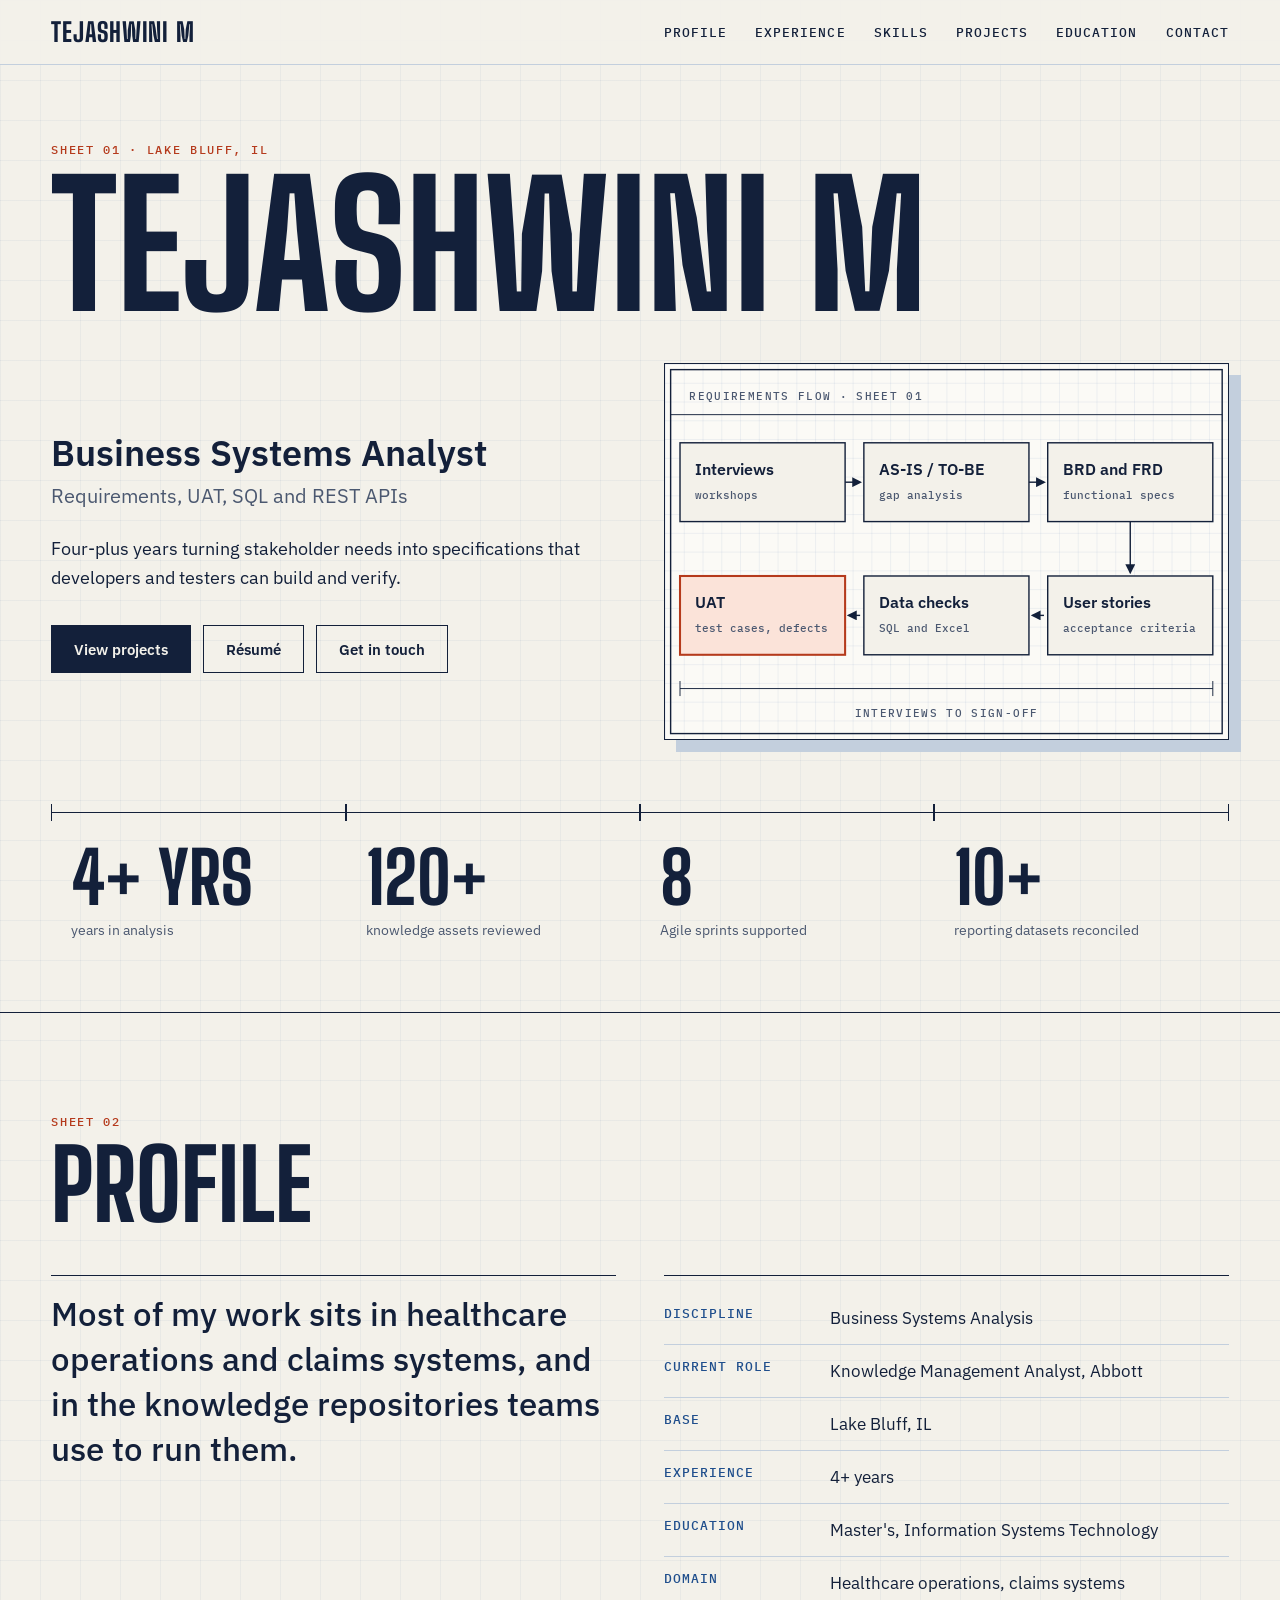
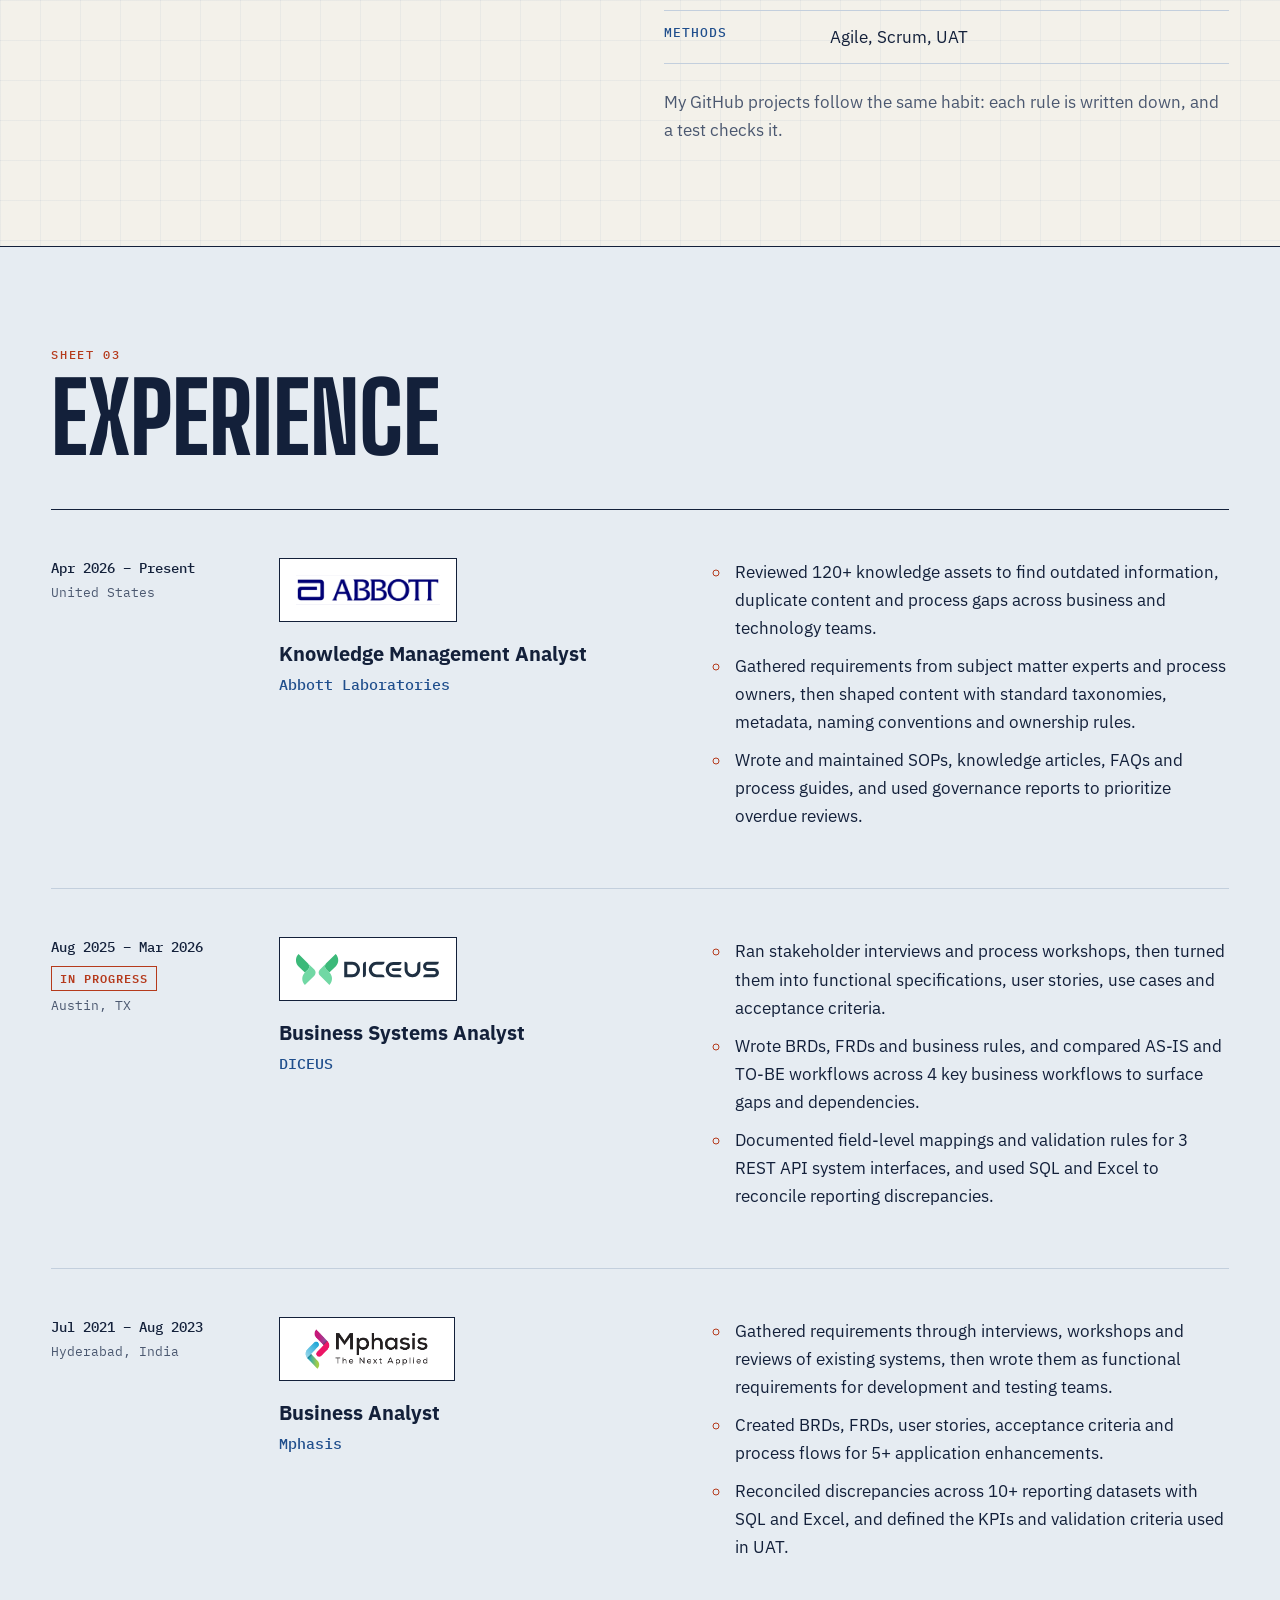
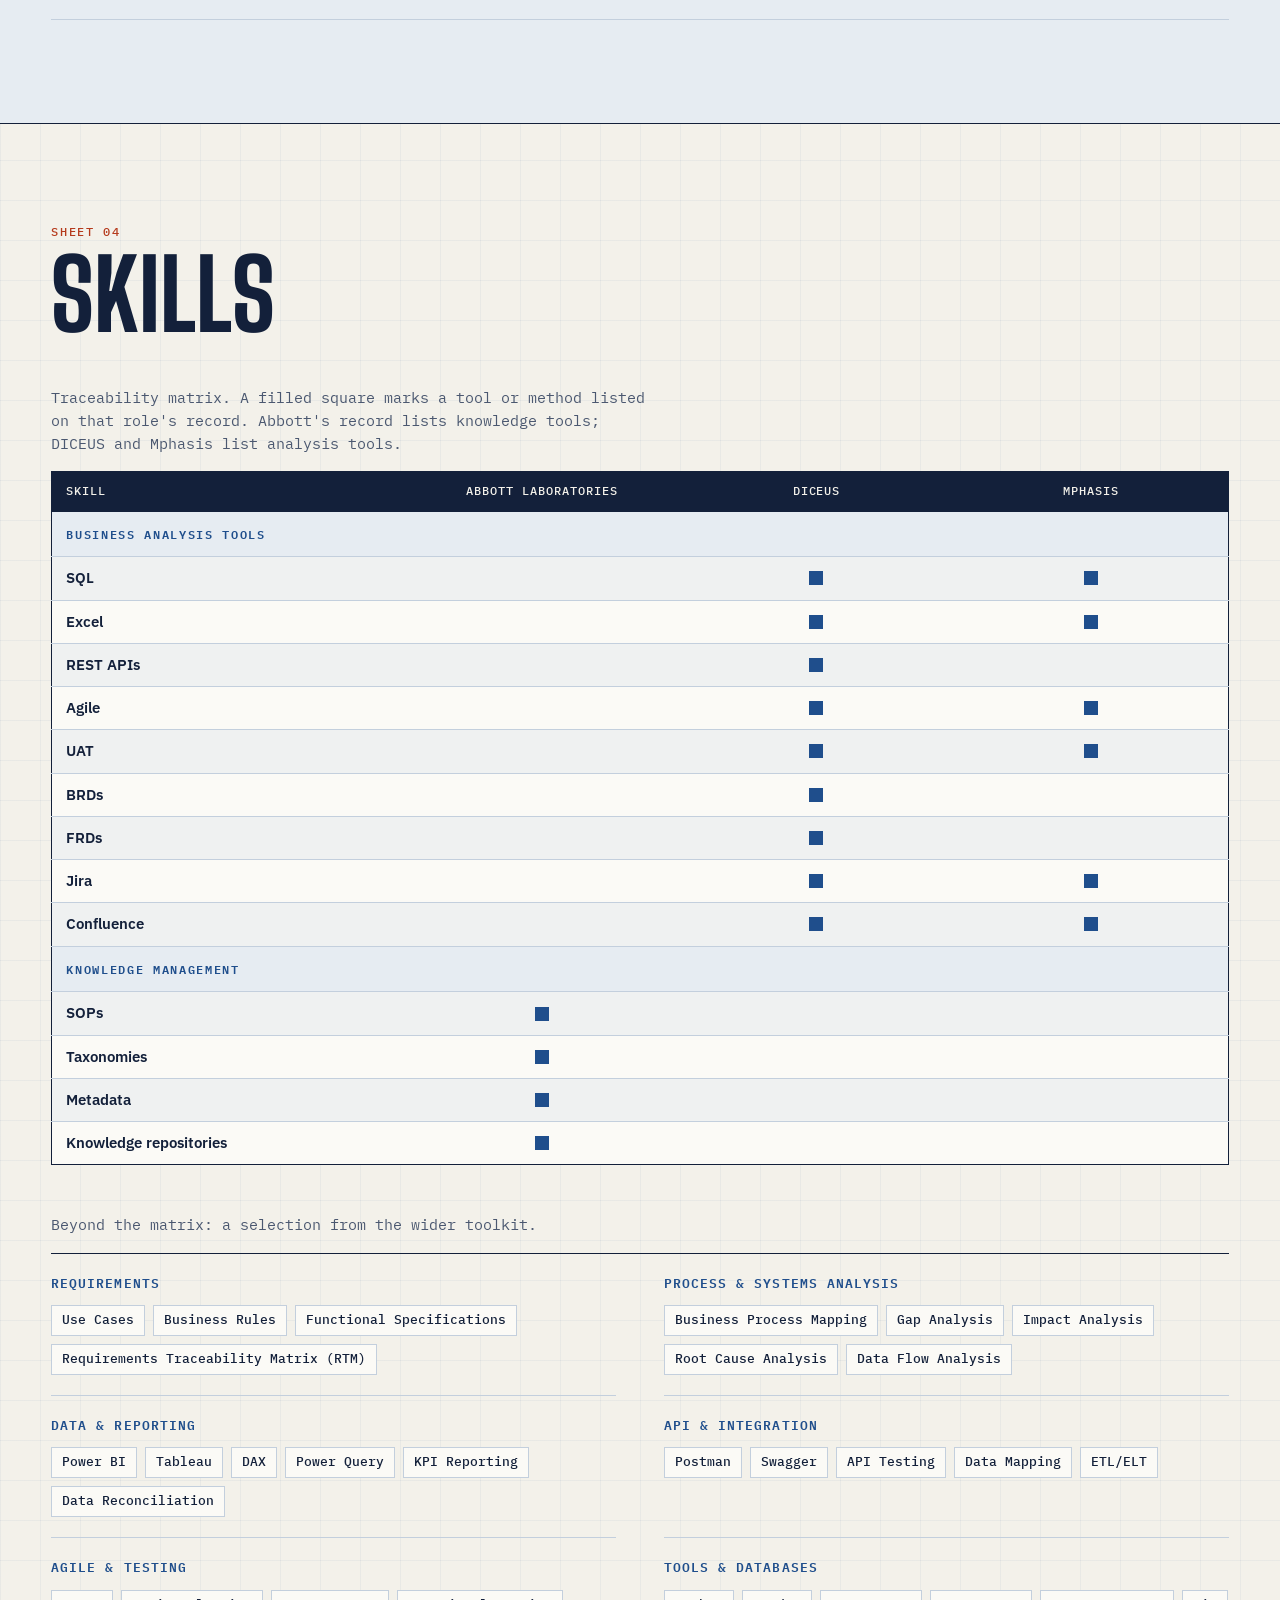
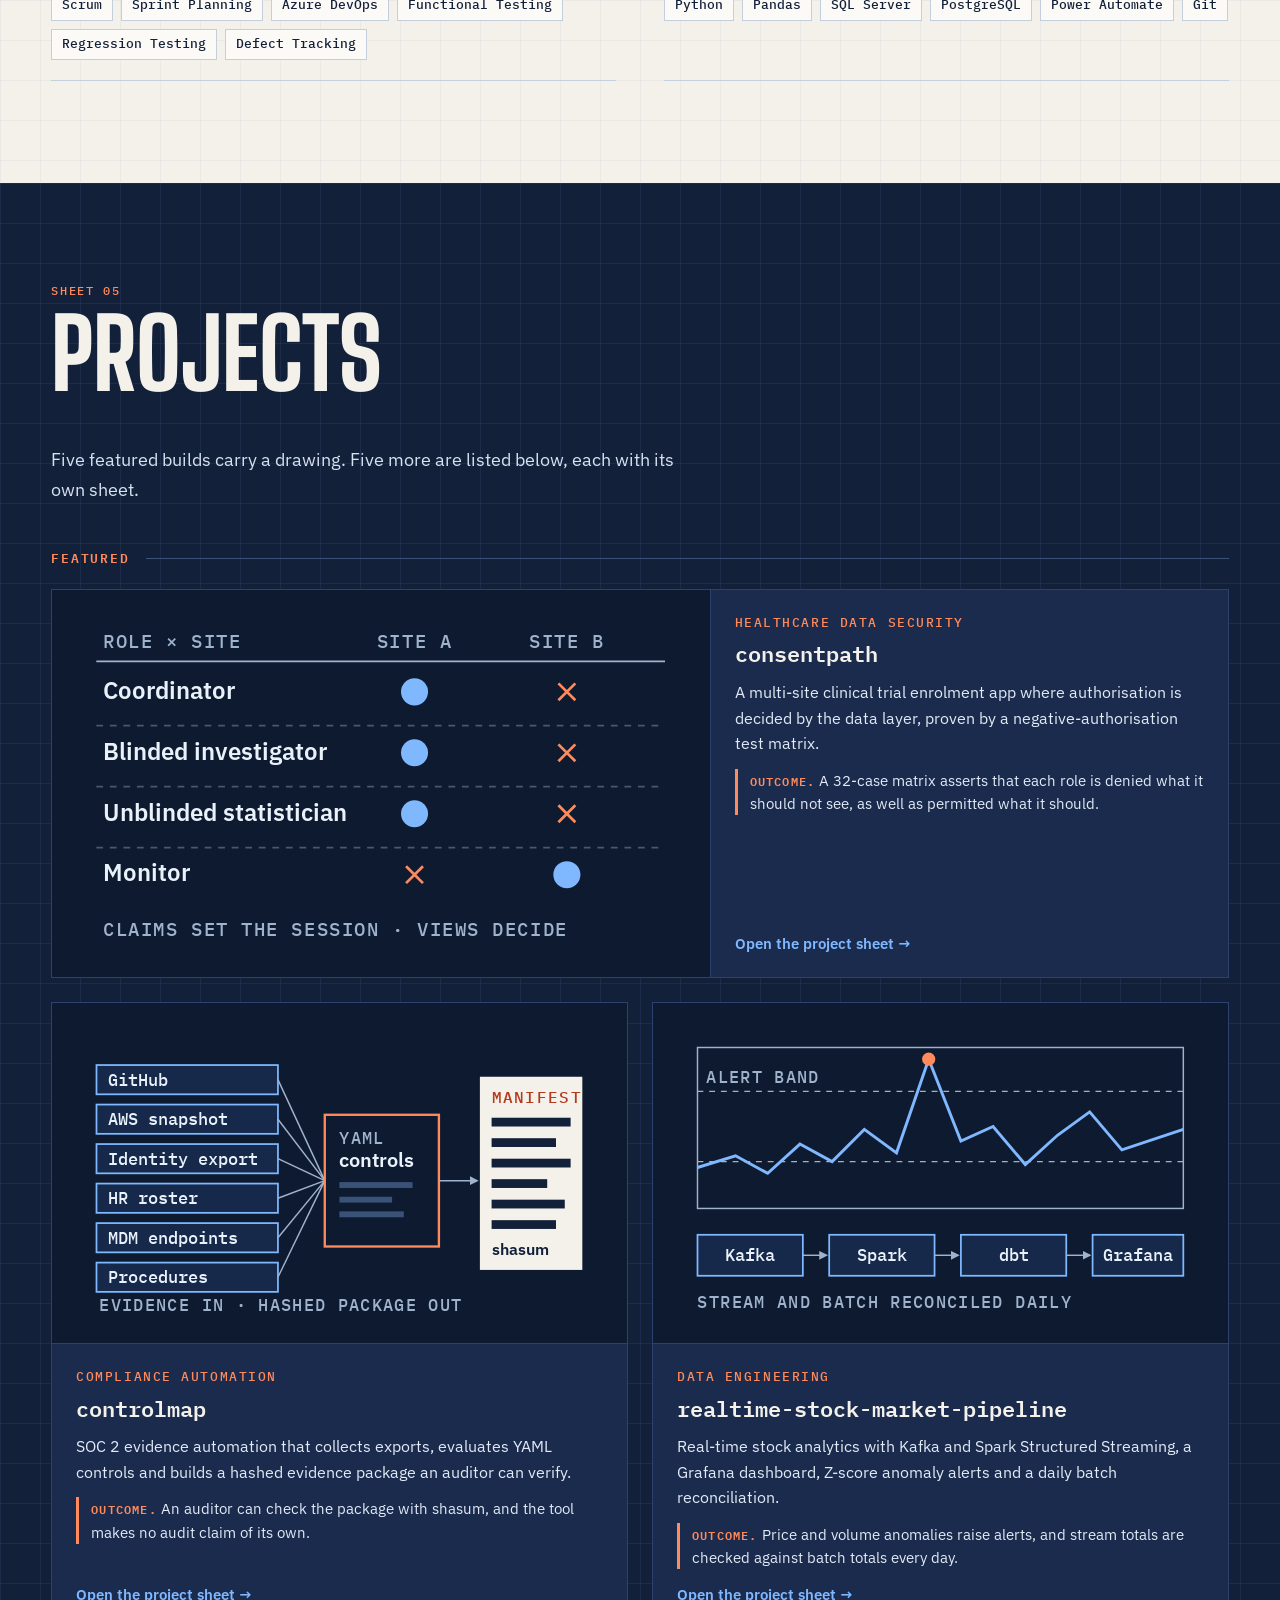
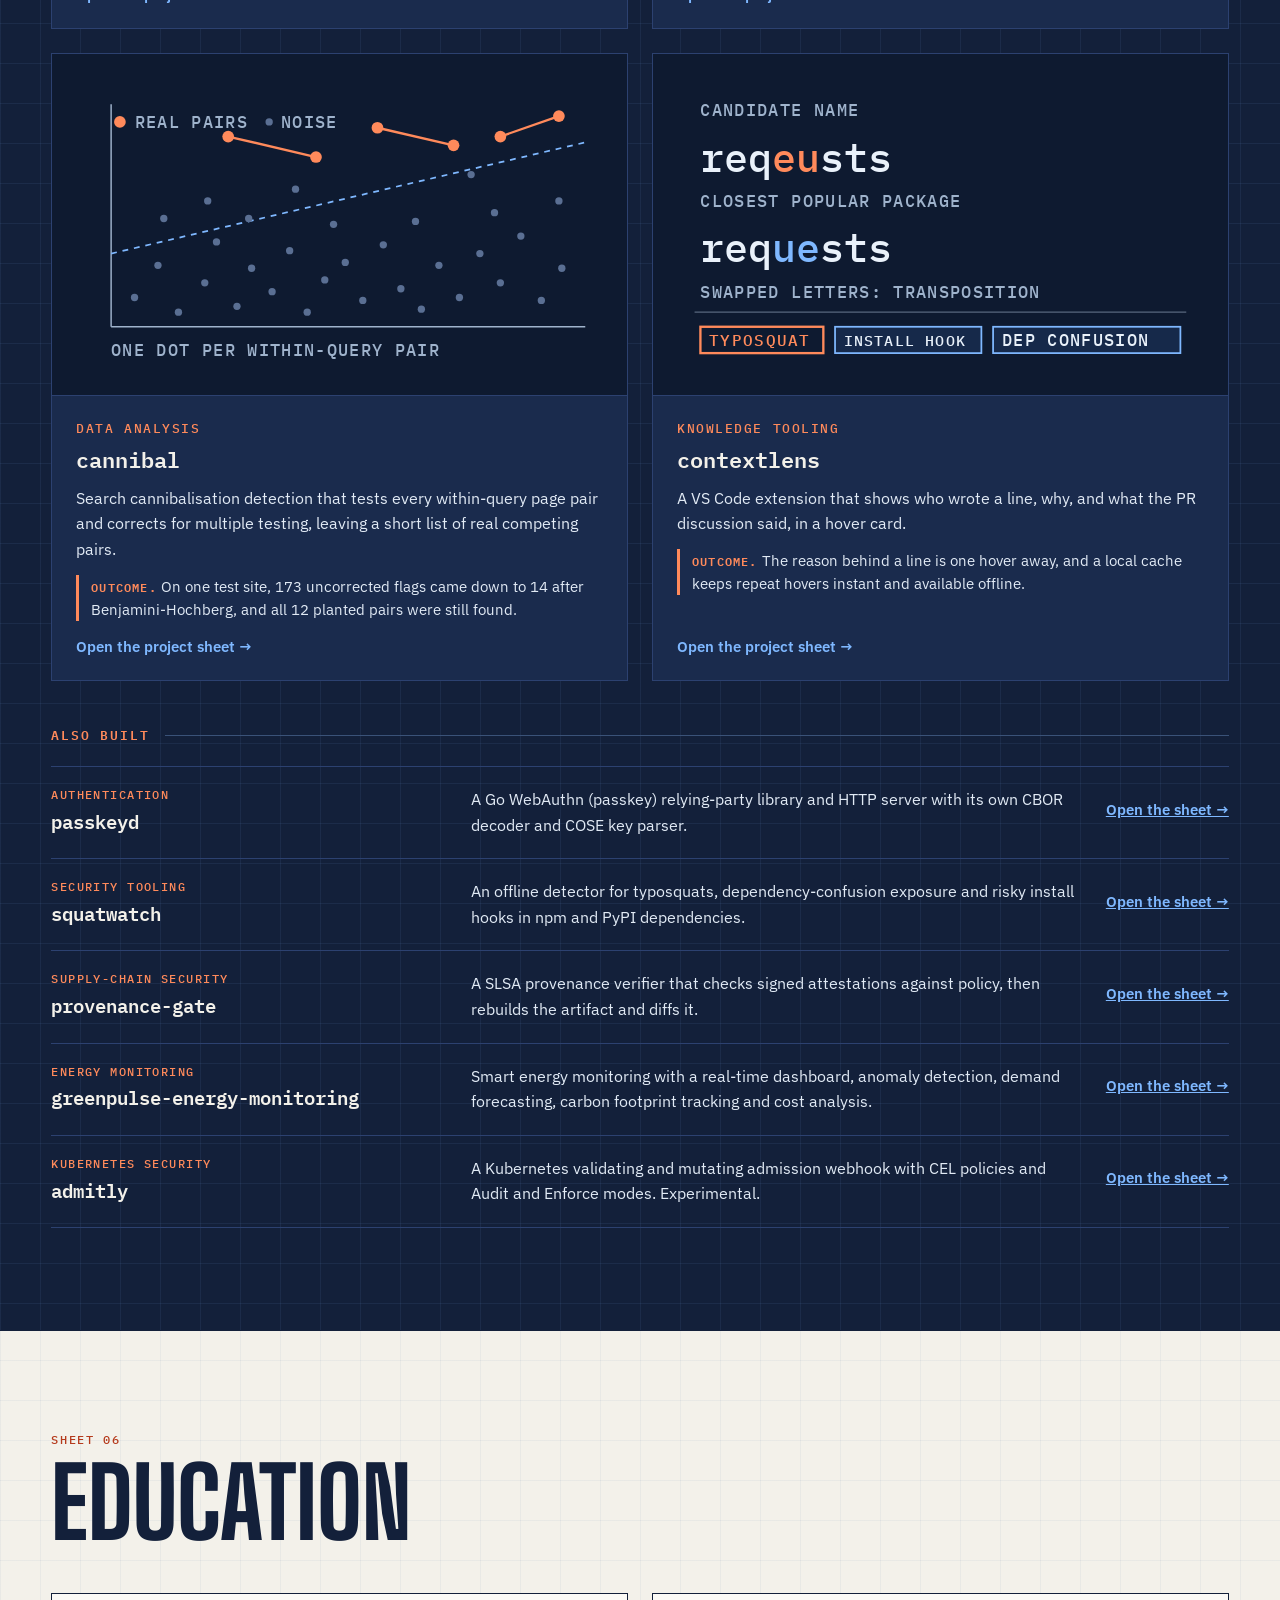
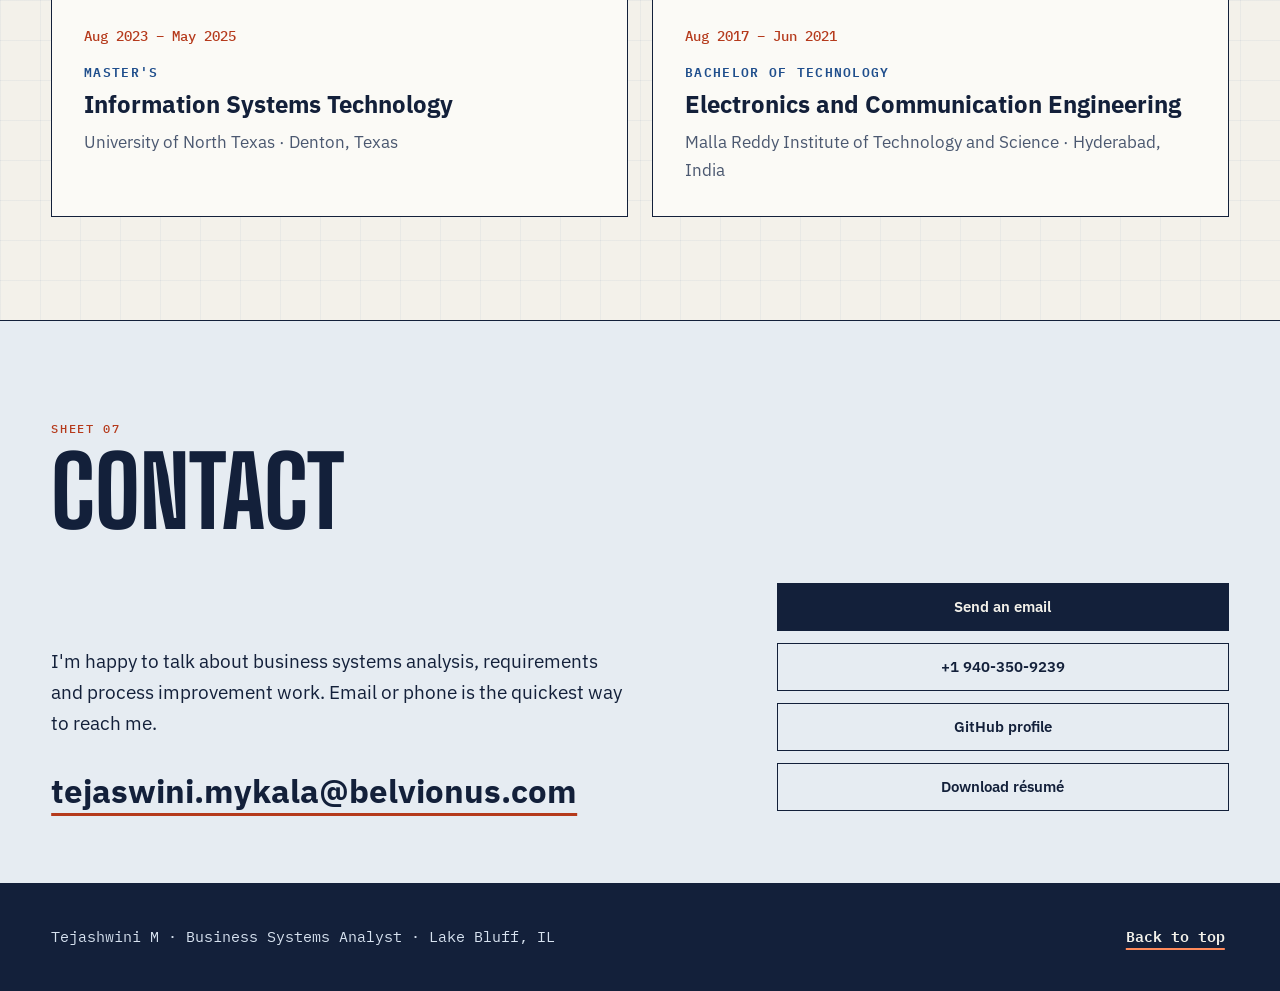
==== commit f1ede03d: "Add company logos to experience" ====
--- a/index.html
+++ b/index.html
@@ -233,7 +233,7 @@
         </div>
         <div class="role-body">
           <div class="role-head">
-            <span class="wm" aria-hidden="true">Abbott<small>Laboratories</small></span>
+            <span class="wm wm-logo" aria-hidden="true"><img src="assets/images/logos/abbott-laboratories.png" alt="" width="1328" height="283" loading="lazy"></span>
             <div>
               <h3>Knowledge Management Analyst</h3>
               <p class="co">Abbott Laboratories</p>
@@ -255,7 +255,7 @@
         </div>
         <div class="role-body">
           <div class="role-head">
-            <span class="wm" aria-hidden="true">DICEUS</span>
+            <span class="wm wm-logo" aria-hidden="true"><img src="assets/images/logos/diceus.svg" alt="" width="146" height="32" loading="lazy"></span>
             <div>
               <h3>Business Systems Analyst</h3>
               <p class="co">DICEUS</p>
@@ -276,7 +276,7 @@
         </div>
         <div class="role-body">
           <div class="role-head">
-            <span class="wm" aria-hidden="true">Mphasis</span>
+            <span class="wm wm-logo" aria-hidden="true"><img src="assets/images/logos/mphasis.png" alt="" width="465" height="145" loading="lazy"></span>
             <div>
               <h3>Business Analyst</h3>
               <p class="co">Mphasis</p>
--- a/assets/site.css
+++ b/assets/site.css
@@ -271,6 +271,9 @@
 .wm small {
   margin-top: 4px; font: 500 10px/1 var(--mono); letter-spacing: .16em; color: var(--muted);
 }
+/* Stamp holding the employer's logo instead of a text wordmark */
+.wm-logo { align-items: center; background: #fff; }
+.wm-logo img { display: block; width: auto; height: auto; max-width: 144px; max-height: 40px; }
 .hl { grid-column: 2; grid-row: 1; margin: 0; padding-left: 20px; }
 .hl li { margin-bottom: 10px; padding-left: 4px; }
 .hl li::marker { color: var(--red); }
@@ -553,6 +556,8 @@
   .role-head { flex-direction: row; align-items: center; gap: 14px; margin-bottom: 12px; }
   .wm { min-width: 0; min-height: 52px; padding: 6px 10px; font-size: 19px; }
   .wm small { font-size: 9px; }
+  .wm-logo { flex: 0 0 auto; }
+  .wm-logo img { max-width: 104px; max-height: 30px; }
   .role h3 { font-size: 20px; }
   .co { font-size: 14px; }
   .hl { padding-left: 18px; font-size: 15px; line-height: 1.45; }
